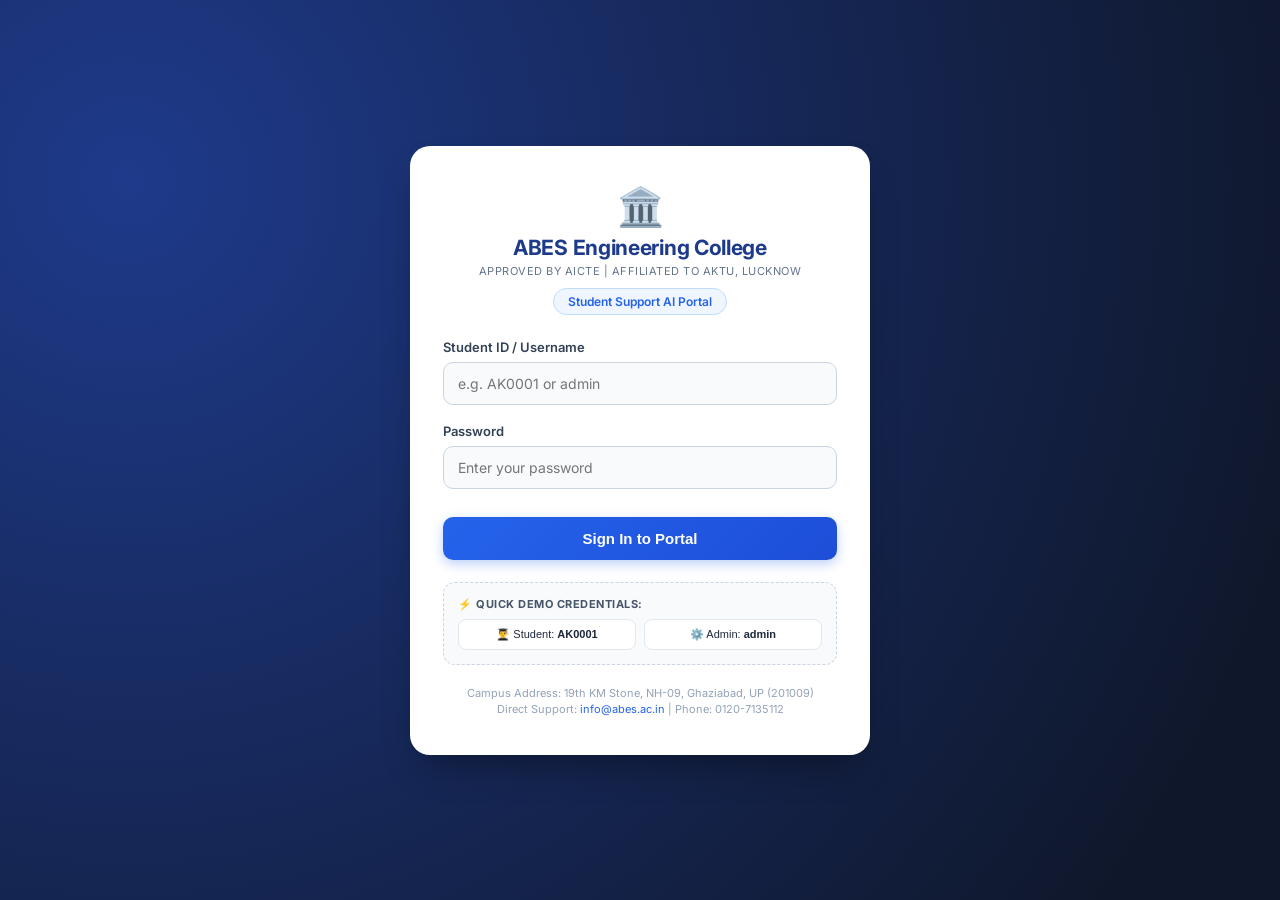
==== frontend/dashboard.html @ beacaef7 "Initial commit - ABES Student Support AI Portal" ====
<!DOCTYPE html>
<html lang="en">
<head>
    <meta charset="UTF-8">
    <meta name="viewport" content="width=device-width, initial-scale=1.0">
    <title>ABES Student Support AI Portal | Dashboard</title>
    <link rel="stylesheet" href="dashboard.css">
    <link rel="preconnect" href="https://fonts.googleapis.com">
    <link rel="preconnect" href="https://fonts.gstatic.com" crossorigin>
    <link href="https://fonts.googleapis.com/css2?family=Inter:wght@300;400;500;600;700&display=swap" rel="stylesheet">
</head>

<body class="theme-light">

    <!-- Top Navigation Bar -->
    <header class="navbar">
        <div class="nav-brand">
            <div class="brand-logo">🎓</div>
            <div class="brand-text">
                <span class="brand-title">ABES Student Support AI</span>
                <span class="brand-sub">ABES Engineering College, Ghaziabad</span>
            </div>
        </div>

        <nav class="nav-links">
            <button class="nav-btn active" onclick="scrollToTop()">
                <span>🏠 Home</span>
            </button>
            <button class="nav-btn" onclick="openModal('profileModal')">
                <span>👤 Profile</span>
            </button>
            <button class="theme-toggle-btn" id="themeToggleBtn" onclick="toggleTheme()" title="Toggle Light/Dark Theme">
                <span id="themeIcon">🌙</span>
            </button>
            <button class="nav-btn logout-btn" id="logoutBtn" onclick="handleLogout()" title="Sign out of portal">
                <span>🚪 Logout</span>
            </button>
        </nav>
    </header>

    <!-- Main Container -->
    <main class="dashboard-container">

        <!-- Welcome Banner -->
        <section class="welcome-card">
            <div class="welcome-content">
                <div class="welcome-badge">ABESEC Student Portal • AKTU Affiliated</div>
                <h1 id="welcomeHeading">👋 Welcome back, Student!</h1>
                <p class="welcome-sub">How can I help you today?</p>
                <div class="student-meta-bar" id="studentMetaBar">
                    <span class="meta-pill" id="metaStudentId">ID: Loading...</span>
                    <span class="meta-pill" id="metaCourse">Course: Loading...</span>
                    <span class="meta-pill" id="metaBranch">Branch: Loading...</span>
                    <span class="meta-pill" id="metaSemester">Sem: Loading...</span>
                    <span class="meta-pill" id="metaSection">Sec: Loading...</span>
                </div>
            </div>
        </section>

        <!-- 4 Quick-Action Student Service Cards -->
        <section class="services-grid">
            <!-- 1. Attendance Card -->
            <div class="service-card" onclick="openModal('attendanceModal')" tabindex="0">
                <div class="card-icon att-icon">📊</div>
                <div class="card-info">
                    <h3>Attendance</h3>
                    <div class="card-metric" id="cardAttendanceMetric">--%</div>
                    <div class="card-progress-bar">
                        <div class="card-progress-fill" id="cardAttendanceFill" style="width: 0%;"></div>
                    </div>
                    <p class="card-status" id="cardAttendanceStatus">Calculating attendance...</p>
                </div>
                <span class="card-arrow">➔</span>
            </div>

            <!-- 2. Subjects Card -->
            <div class="service-card" onclick="openModal('subjectsModal')" tabindex="0">
                <div class="card-icon sub-icon">📚</div>
                <div class="card-info">
                    <h3>Subjects</h3>
                    <div class="card-metric" id="cardSubjectsMetric">--</div>
                    <p class="card-status" id="cardSubjectsStatus">Registered Coursework</p>
                </div>
                <span class="card-arrow">➔</span>
            </div>

            <!-- 3. Exams Card -->
            <div class="service-card" onclick="openModal('examsModal')" tabindex="0">
                <div class="card-icon exam-icon">📝</div>
                <div class="card-info">
                    <h3>Exams</h3>
                    <div class="card-metric" id="cardExamsMetric">Upcoming</div>
                    <p class="card-status" id="cardExamsStatus">Check exam timetable</p>
                </div>
                <span class="card-arrow">➔</span>
            </div>

            <!-- 4. Notices Card -->
            <div class="service-card" onclick="openModal('noticesModal')" tabindex="0">
                <div class="card-icon notice-icon">📢</div>
                <div class="card-info">
                    <h3>Notices</h3>
                    <div class="card-metric" id="cardNoticesMetric">Circulars</div>
                    <p class="card-status" id="cardNoticesStatus">Official ABES updates</p>
                </div>
                <span class="card-arrow">➔</span>
            </div>
        </section>

        <!-- AI Student Assistant Section -->
        <section class="assistant-section">
            <div class="assistant-header">
                <div class="assistant-title">
                    <span class="assistant-icon">🤖</span>
                    <div>
                        <h2>AI Student Assistant</h2>
                        <span class="online-indicator">🟢 Online • ABES Knowledge & Gemini AI</span>
                    </div>
                </div>
                <div class="assistant-actions">
                    <button class="clear-chat-btn" id="clearChatBtn" onclick="clearConversation()" title="Clear Chat History">
                        🗑️ Clear Chat
                    </button>
                </div>
            </div>

            <!-- Chat Messages Box -->
            <div class="chat-container-box" id="chatBox">
                <div class="message bot-message">
                    <div class="message-bubble">
                        <div class="message-header">🤖 ABES Support Assistant</div>
                        <div class="message-text">
                            Hello! 👋 How can I help you today?<br><br>
                            You can ask me anything about ABES Engineering College (courses, scholarships, hostel, library) or your personalized academic records (attendance, upcoming exams, registered subjects).
                        </div>
                    </div>
                </div>
            </div>

            <!-- Quick Questions Chips -->
            <div class="quick-questions-wrapper">
                <span class="quick-label">⚡ Quick Questions:</span>
                <div class="quick-chips">
                    <button type="button" class="chip-btn" onclick="sendQuickQuestion('What is my attendance?')">
                        📊 My Attendance
                    </button>
                    <button type="button" class="chip-btn" onclick="sendQuickQuestion('When is my next exam?')">
                        📅 My Exams
                    </button>
                    <button type="button" class="chip-btn" onclick="sendQuickQuestion('What B.Tech courses are offered at ABES?')">
                        🏛️ ABES Courses
                    </button>
                    <button type="button" class="chip-btn" onclick="sendQuickQuestion('Where can I find scholarship notifications?')">
                        💰 Scholarships
                    </button>
                    <button type="button" class="chip-btn" onclick="sendQuickQuestion('What subjects do I have?')">
                        📚 My Subjects
                    </button>
                    <button type="button" class="chip-btn" onclick="sendQuickQuestion('Show my profile.')">
                        👤 My Profile
                    </button>
                </div>
            </div>

            <!-- Input Bar -->
            <div class="chat-input-bar">
                <input
                    type="text"
                    id="userInput"
                    placeholder="Ask anything about ABES or your student records..."
                    autocomplete="off"
                >
                <button id="sendBtn" onclick="handleSendClick()">
                    <span>Send ➤</span>
                </button>
            </div>
        </section>

    </main>

    <!-- Footer -->
    <footer class="dashboard-footer">
        <div class="footer-badges">
            <span class="f-badge">📚 ABES Knowledge Base</span>
            <span class="f-badge">🧠 Gemini & MiniLM AI</span>
            <span class="f-badge">🔐 Secure Student MySQL</span>
        </div>
        <p class="copyright">ABES Engineering College • 19th KM Stone, NH-09, Ghaziabad, UP (201009) • info@abes.ac.in</p>
    </footer>

    <!-- ========================================================= -->
    <!-- MODALS FOR DETAILED VIEWS (ATTENDANCE, EXAMS, SUBJECTS, NOTICES, PROFILE) -->
    <!-- ========================================================= -->

    <!-- 1. Attendance Modal -->
    <div class="modal-overlay" id="attendanceModal" onclick="closeOnBackdrop(event, 'attendanceModal')">
        <div class="modal-card">
            <div class="modal-header">
                <h3>📊 Academic Attendance Record</h3>
                <button class="modal-close" onclick="closeModal('attendanceModal')">×</button>
            </div>
            <div class="modal-body" id="attendanceModalBody">
                <div class="modal-spinner">Loading attendance records from MySQL...</div>
            </div>
        </div>
    </div>

    <!-- 2. Subjects Modal -->
    <div class="modal-overlay" id="subjectsModal" onclick="closeOnBackdrop(event, 'subjectsModal')">
        <div class="modal-card">
            <div class="modal-header">
                <h3>📚 Registered Subjects</h3>
                <button class="modal-close" onclick="closeModal('subjectsModal')">×</button>
            </div>
            <div class="modal-body" id="subjectsModalBody">
                <div class="modal-spinner">Loading enrolled subjects...</div>
            </div>
        </div>
    </div>

    <!-- 3. Exams Modal -->
    <div class="modal-overlay" id="examsModal" onclick="closeOnBackdrop(event, 'examsModal')">
        <div class="modal-card">
            <div class="modal-header">
                <h3>📝 Upcoming Examination Timetable</h3>
                <button class="modal-close" onclick="closeModal('examsModal')">×</button>
            </div>
            <div class="modal-body" id="examsModalBody">
                <div class="modal-spinner">Loading examination schedule...</div>
            </div>
        </div>
    </div>

    <!-- 4. Notices Modal -->
    <div class="modal-overlay" id="noticesModal" onclick="closeOnBackdrop(event, 'noticesModal')">
        <div class="modal-card">
            <div class="modal-header">
                <h3>📢 Official Circulars & Notices</h3>
                <button class="modal-close" onclick="closeModal('noticesModal')">×</button>
            </div>
            <div class="modal-body" id="noticesModalBody">
                <div class="modal-spinner">Loading notices...</div>
            </div>
        </div>
    </div>

    <!-- 5. Profile Modal -->
    <div class="modal-overlay" id="profileModal" onclick="closeOnBackdrop(event, 'profileModal')">
        <div class="modal-card">
            <div class="modal-header">
                <h3>👤 Student Academic Profile</h3>
                <button class="modal-close" onclick="closeModal('profileModal')">×</button>
            </div>
            <div class="modal-body" id="profileModalBody">
                <div class="modal-spinner">Loading student profile...</div>
            </div>
        </div>
    </div>

    <!-- Inline Fail-Safe Handlers (Bypasses Browser Caching of external files) -->
    <script>
        function handleLogout() {
            const btn = document.getElementById("logoutBtn");
            if (btn) btn.innerHTML = "<span>⏳ Logging out...</span>";
            try {
                localStorage.removeItem("abes_token");
                localStorage.removeItem("abes_role");
                localStorage.removeItem("abes_user");
                sessionStorage.clear();
                fetch("http://127.0.0.1:8000/logout", { method: "POST" }).catch(function(){});
            } catch (e) {
                console.warn(e);
            }
            setTimeout(function() {
                window.location.replace("login.html");
            }, 150);
        }

        function clearConversation() {
            const btn = document.getElementById("clearChatBtn");
            if (btn) {
                const orig = btn.innerHTML;
                btn.innerHTML = "<span>✓ Cleared</span>";
                setTimeout(function() { btn.innerHTML = orig; }, 1500);
            }
            const chatBox = document.getElementById("chatBox");
            if (chatBox) {
                chatBox.innerHTML = `
                    <div class="message bot-message">
                        <div class="message-bubble">
                            <div class="message-header">🤖 ABES Support Assistant</div>
                            <div class="message-text">
                                Chat history cleared! 👋<br><br>
                                How can I help you? You can ask about ABES or your attendance, subjects, and exams.
                            </div>
                        </div>
                    </div>
                `;
            }
            const token = localStorage.getItem("abes_token");
            if (token) {
                fetch("http://127.0.0.1:8000/chat/history", {
                    method: "DELETE",
                    headers: { "Authorization": "Bearer " + token }
                }).catch(function(err) { console.warn(err); });
            }
        }
    </script>

    <script src="dashboard.js?v=2.5"></script>

</body>
</html>
---- frontend/dashboard.css ----
/* =========================================================
   ABES Student Support AI Portal - Dashboard Stylesheet
   Supports Light & Dark Modes with High-Performance CSS Variables
   ========================================================= */

:root {
    --bg-page: #f8fafc;
    --bg-surface: #ffffff;
    --bg-surface-alt: #f1f5f9;
    --border-color: #e2e8f0;
    --text-primary: #0f172a;
    --text-secondary: #475569;
    --text-muted: #94a3b8;
    --primary: #2563eb;
    --primary-hover: #1d4ed8;
    --primary-soft: #eff6ff;
    --primary-border: #bfdbfe;
    --card-shadow: 0 4px 6px -1px rgba(0, 0, 0, 0.05), 0 2px 4px -2px rgba(0, 0, 0, 0.05);
    --hover-shadow: 0 10px 15px -3px rgba(0, 0, 0, 0.08), 0 4px 6px -4px rgba(0, 0, 0, 0.05);
    --bot-bubble: #f1f5f9;
    --bot-text: #0f172a;
    --user-bubble: #2563eb;
    --user-text: #ffffff;
    --success: #16a34a;
    --success-soft: #f0fdf4;
    --warning: #eab308;
    --warning-soft: #fefce8;
}

body.theme-dark {
    --bg-page: #0b0f19;
    --bg-surface: #111827;
    --bg-surface-alt: #1f2937;
    --border-color: #374151;
    --text-primary: #f9fafb;
    --text-secondary: #cbd5e1;
    --text-muted: #64748b;
    --primary: #3b82f6;
    --primary-hover: #2563eb;
    --primary-soft: #1e293b;
    --primary-border: #1d4ed8;
    --card-shadow: 0 4px 6px -1px rgba(0, 0, 0, 0.3);
    --hover-shadow: 0 10px 20px -3px rgba(0, 0, 0, 0.5);
    --bot-bubble: #1f2937;
    --bot-text: #f9fafb;
    --user-bubble: #3b82f6;
    --user-text: #ffffff;
    --success: #22c55e;
    --success-soft: #052e16;
    --warning: #facc15;
    --warning-soft: #422006;
}

* {
    margin: 0;
    padding: 0;
    box-sizing: border-box;
    transition: background-color 0.2s ease, border-color 0.2s ease, color 0.2s ease;
}

body {
    font-family: 'Inter', -apple-system, BlinkMacSystemFont, "Segoe UI", Roboto, sans-serif;
    background-color: var(--bg-page);
    color: var(--text-primary);
    min-height: 100vh;
    display: flex;
    flex-direction: column;
}

/* =========================================================
   TOP NAVBAR
   ========================================================= */

.navbar {
    background-color: var(--bg-surface);
    border-bottom: 1px solid var(--border-color);
    padding: 14px 28px;
    display: flex;
    justify-content: space-between;
    align-items: center;
    position: sticky;
    top: 0;
    z-index: 50;
    box-shadow: var(--card-shadow);
}

.nav-brand {
    display: flex;
    align-items: center;
    gap: 12px;
}

.brand-logo {
    font-size: 28px;
}

.brand-title {
    font-size: 17px;
    font-weight: 700;
    color: var(--primary);
    display: block;
    letter-spacing: -0.2px;
}

.brand-sub {
    font-size: 11px;
    color: var(--text-muted);
    display: block;
    margin-top: 1px;
}

.nav-links {
    display: flex;
    align-items: center;
    gap: 10px;
}

.nav-btn {
    background: transparent;
    border: 1px solid transparent;
    color: var(--text-secondary);
    padding: 8px 14px;
    border-radius: 8px;
    font-size: 13px;
    font-weight: 600;
    cursor: pointer;
}

.nav-btn:hover {
    background: var(--bg-surface-alt);
    color: var(--text-primary);
}

.nav-btn.active {
    background: var(--primary-soft);
    color: var(--primary);
    border-color: var(--primary-border);
}

.theme-toggle-btn {
    background: var(--bg-surface-alt);
    border: 1px solid var(--border-color);
    width: 36px;
    height: 36px;
    border-radius: 8px;
    display: flex;
    align-items: center;
    justify-content: center;
    font-size: 16px;
    cursor: pointer;
}

.logout-btn {
    border-color: #fecaca;
    color: #dc2626;
    background: #fef2f2;
}

body.theme-dark .logout-btn {
    background: #450a0a;
    border-color: #7f1d1d;
    color: #f87171;
}

.logout-btn:hover {
    background: #fee2e2;
}

/* =========================================================
   DASHBOARD MAIN CONTAINER
   ========================================================= */

.dashboard-container {
    max-width: 1100px;
    width: 100%;
    margin: 24px auto;
    padding: 0 20px;
    flex: 1;
}

/* =========================================================
   WELCOME HERO BANNER
   ========================================================= */

.welcome-card {
    background: linear-gradient(135deg, #1e3a8a, #2563eb);
    color: #ffffff;
    border-radius: 16px;
    padding: 26px 30px;
    box-shadow: 0 10px 25px -5px rgba(37, 99, 235, 0.35);
    margin-bottom: 24px;
}

.welcome-badge {
    display: inline-block;
    background: rgba(255, 255, 255, 0.18);
    font-size: 11px;
    font-weight: 600;
    padding: 4px 12px;
    border-radius: 20px;
    margin-bottom: 8px;
    letter-spacing: 0.3px;
    text-transform: uppercase;
}

.welcome-card h1 {
    font-size: 24px;
    font-weight: 700;
    margin-bottom: 6px;
    letter-spacing: -0.3px;
}

.welcome-sub {
    font-size: 14px;
    opacity: 0.9;
    margin-bottom: 16px;
}

.student-meta-bar {
    display: flex;
    flex-wrap: wrap;
    gap: 8px;
}

.meta-pill {
    background: rgba(255, 255, 255, 0.15);
    padding: 5px 12px;
    border-radius: 8px;
    font-size: 12px;
    font-weight: 500;
    backdrop-filter: blur(4px);
}

/* =========================================================
   SERVICES GRID (4 CARDS)
   ========================================================= */

.services-grid {
    display: grid;
    grid-template-columns: repeat(4, 1fr);
    gap: 16px;
    margin-bottom: 24px;
}

.service-card {
    background: var(--bg-surface);
    border: 1px solid var(--border-color);
    border-radius: 14px;
    padding: 18px;
    display: flex;
    align-items: center;
    gap: 14px;
    cursor: pointer;
    box-shadow: var(--card-shadow);
    position: relative;
}

.service-card:hover {
    transform: translateY(-2px);
    box-shadow: var(--hover-shadow);
    border-color: var(--primary);
}

.card-icon {
    font-size: 26px;
    width: 48px;
    height: 48px;
    border-radius: 12px;
    display: flex;
    align-items: center;
    justify-content: center;
    flex-shrink: 0;
}

.att-icon { background: #e0f2fe; }
.sub-icon { background: #fef3c7; }
.exam-icon { background: #fee2e2; }
.notice-icon { background: #dcfce7; }

body.theme-dark .att-icon { background: #082f49; }
body.theme-dark .sub-icon { background: #451a03; }
body.theme-dark .exam-icon { background: #450a0a; }
body.theme-dark .notice-icon { background: #052e16; }

.card-info {
    flex: 1;
}

.card-info h3 {
    font-size: 14px;
    font-weight: 600;
    color: var(--text-primary);
    margin-bottom: 2px;
}

.card-metric {
    font-size: 17px;
    font-weight: 700;
    color: var(--primary);
    margin-bottom: 4px;
}

.card-progress-bar {
    width: 100%;
    height: 5px;
    background: var(--border-color);
    border-radius: 4px;
    overflow: hidden;
    margin-bottom: 4px;
}

.card-progress-fill {
    height: 100%;
    background: var(--success);
    border-radius: 4px;
    transition: width 0.6s ease;
}

.card-status {
    font-size: 11px;
    color: var(--text-muted);
}

.card-arrow {
    color: var(--text-muted);
    font-size: 14px;
}

/* =========================================================
   EMBEDDED AI ASSISTANT SECTION
   ========================================================= */

.assistant-section {
    background: var(--bg-surface);
    border: 1px solid var(--border-color);
    border-radius: 16px;
    box-shadow: var(--card-shadow);
    display: flex;
    flex-direction: column;
    overflow: hidden;
}

.assistant-header {
    padding: 16px 22px;
    border-bottom: 1px solid var(--border-color);
    display: flex;
    justify-content: space-between;
    align-items: center;
    background: var(--bg-surface-alt);
}

.assistant-title {
    display: flex;
    align-items: center;
    gap: 12px;
}

.assistant-icon {
    font-size: 26px;
}

.assistant-title h2 {
    font-size: 16px;
    font-weight: 700;
    color: var(--text-primary);
}

.online-indicator {
    font-size: 11px;
    color: var(--success);
    font-weight: 600;
}

.clear-chat-btn {
    background: transparent;
    border: 1px solid var(--border-color);
    color: var(--text-secondary);
    padding: 6px 12px;
    border-radius: 6px;
    font-size: 12px;
    font-weight: 500;
    cursor: pointer;
}

.clear-chat-btn:hover {
    background: var(--bg-surface);
    color: #dc2626;
    border-color: #fca5a5;
}

/* CHAT BOX */
.chat-container-box {
    height: 380px;
    overflow-y: auto;
    padding: 20px;
    display: flex;
    flex-direction: column;
    gap: 16px;
}

.message {
    display: flex;
    flex-direction: column;
    max-width: 80%;
    animation: fadeIn 0.25s ease-out;
}

@keyframes fadeIn {
    from { opacity: 0; transform: translateY(6px); }
    to { opacity: 1; transform: translateY(0); }
}

.bot-message {
    align-self: flex-start;
}

.user-message {
    align-self: flex-end;
}

.message-bubble {
    padding: 14px 16px;
    border-radius: 14px;
    font-size: 14px;
    line-height: 1.5;
    word-break: break-word;
}

.bot-message .message-bubble {
    background: var(--bot-bubble);
    color: var(--bot-text);
    border-bottom-left-radius: 3px;
    border: 1px solid var(--border-color);
}

.user-message .message-bubble {
    background: var(--user-bubble);
    color: var(--user-text);
    border-bottom-right-radius: 3px;
}

.message-header {
    font-size: 11px;
    font-weight: 600;
    margin-bottom: 6px;
    color: var(--primary);
}

body.theme-dark .message-header {
    color: #93c5fd;
}

.user-message .message-header {
    display: none;
}

.source-badge {
    display: inline-flex;
    align-items: center;
    gap: 6px;
    margin-top: 10px;
    font-size: 11px;
    font-weight: 500;
    background: rgba(37, 99, 235, 0.08);
    color: var(--primary);
    padding: 4px 10px;
    border-radius: 6px;
    border: 1px solid var(--primary-border);
}

.source-badge a {
    color: var(--primary);
    text-decoration: underline;
    font-weight: 600;
}

/* TYPING INDICATOR */
.typing-dots {
    display: inline-flex;
    gap: 5px;
    align-items: center;
    padding: 6px 10px;
}

.typing-dot {
    width: 6px;
    height: 6px;
    background: var(--text-muted);
    border-radius: 50%;
    animation: typingBounce 1.4s infinite ease-in-out both;
}

.typing-dot:nth-child(1) { animation-delay: -0.32s; }
.typing-dot:nth-child(2) { animation-delay: -0.16s; }

@keyframes typingBounce {
    0%, 80%, 100% { transform: scale(0); }
    40% { transform: scale(1); }
}

/* QUICK QUESTIONS */
.quick-questions-wrapper {
    padding: 12px 20px;
    border-top: 1px solid var(--border-color);
    background: var(--bg-surface-alt);
    display: flex;
    align-items: center;
    gap: 10px;
    overflow-x: auto;
}

.quick-label {
    font-size: 11px;
    font-weight: 700;
    color: var(--text-muted);
    text-transform: uppercase;
    white-space: nowrap;
}

.quick-chips {
    display: flex;
    gap: 8px;
}

.chip-btn {
    background: var(--bg-surface);
    border: 1px solid var(--border-color);
    color: var(--text-primary);
    padding: 6px 12px;
    border-radius: 20px;
    font-size: 12px;
    font-weight: 500;
    cursor: pointer;
    white-space: nowrap;
    transition: all 0.15s ease;
}

.chip-btn:hover {
    background: var(--primary-soft);
    border-color: var(--primary-border);
    color: var(--primary);
}

/* INPUT BAR */
.chat-input-bar {
    padding: 14px 20px;
    border-top: 1px solid var(--border-color);
    display: flex;
    gap: 12px;
    background: var(--bg-surface);
}

.chat-input-bar input {
    flex: 1;
    padding: 12px 16px;
    border: 1.5px solid var(--border-color);
    border-radius: 10px;
    font-size: 14px;
    font-family: inherit;
    background: var(--bg-page);
    color: var(--text-primary);
}

.chat-input-bar input:focus {
    outline: none;
    border-color: var(--primary);
    box-shadow: 0 0 0 3px rgba(37, 99, 235, 0.15);
}

.chat-input-bar button {
    background: var(--primary);
    color: white;
    border: none;
    padding: 12px 22px;
    border-radius: 10px;
    font-size: 14px;
    font-weight: 600;
    cursor: pointer;
    box-shadow: 0 2px 8px rgba(37, 99, 235, 0.3);
}

.chat-input-bar button:hover:not(:disabled) {
    background: var(--primary-hover);
}

.chat-input-bar button:disabled {
    opacity: 0.6;
    cursor: not-allowed;
}

/* =========================================================
   FOOTER
   ========================================================= */

.dashboard-footer {
    padding: 24px 20px;
    text-align: center;
    border-top: 1px solid var(--border-color);
    background: var(--bg-surface);
    margin-top: 40px;
}

.footer-badges {
    display: flex;
    justify-content: center;
    gap: 14px;
    margin-bottom: 10px;
    flex-wrap: wrap;
}

.f-badge {
    font-size: 11px;
    font-weight: 600;
    color: var(--text-secondary);
    background: var(--bg-surface-alt);
    padding: 4px 12px;
    border-radius: 20px;
    border: 1px solid var(--border-color);
}

.copyright {
    font-size: 11px;
    color: var(--text-muted);
}

/* =========================================================
   MODAL DIALOGS
   ========================================================= */

.modal-overlay {
    display: none;
    position: fixed;
    top: 0;
    left: 0;
    right: 0;
    bottom: 0;
    background: rgba(0, 0, 0, 0.5);
    z-index: 100;
    align-items: center;
    justify-content: center;
    padding: 20px;
    backdrop-filter: blur(3px);
}

.modal-overlay.active {
    display: flex;
    animation: fadeIn 0.2s ease-out;
}

.modal-card {
    background: var(--bg-surface);
    width: 100%;
    max-width: 650px;
    max-height: 85vh;
    border-radius: 16px;
    box-shadow: 0 20px 25px -5px rgba(0, 0, 0, 0.3);
    border: 1px solid var(--border-color);
    display: flex;
    flex-direction: column;
    overflow: hidden;
}

.modal-header {
    padding: 16px 22px;
    border-bottom: 1px solid var(--border-color);
    display: flex;
    justify-content: space-between;
    align-items: center;
    background: var(--bg-surface-alt);
}

.modal-header h3 {
    font-size: 16px;
    font-weight: 700;
    color: var(--text-primary);
}

.modal-close {
    background: transparent;
    border: none;
    font-size: 22px;
    color: var(--text-muted);
    cursor: pointer;
}

.modal-close:hover {
    color: var(--text-primary);
}

.modal-body {
    padding: 22px;
    overflow-y: auto;
    font-size: 14px;
    color: var(--text-primary);
}

.modal-spinner {
    text-align: center;
    padding: 30px;
    color: var(--text-muted);
}

/* MODAL INTERNAL COMPONENTS */
.att-meter-box {
    background: var(--bg-surface-alt);
    padding: 18px;
    border-radius: 12px;
    border: 1px solid var(--border-color);
    margin-bottom: 20px;
    display: flex;
    justify-content: space-between;
    align-items: center;
}

.att-meter-score {
    font-size: 28px;
    font-weight: 800;
    color: var(--primary);
}

.att-meter-pill {
    padding: 4px 12px;
    border-radius: 20px;
    font-size: 12px;
    font-weight: 600;
}

.att-sub-item {
    background: var(--bg-surface);
    border: 1px solid var(--border-color);
    padding: 14px;
    border-radius: 10px;
    margin-bottom: 12px;
}

.att-sub-header {
    display: flex;
    justify-content: space-between;
    font-weight: 600;
    margin-bottom: 6px;
}

.exam-item-card {
    background: var(--bg-surface-alt);
    border: 1px solid var(--border-color);
    border-left: 4px solid var(--primary);
    padding: 14px;
    border-radius: 10px;
    margin-bottom: 12px;
}

.notice-item-card {
    background: var(--bg-surface-alt);
    border: 1px solid var(--border-color);
    padding: 14px;
    border-radius: 10px;
    margin-bottom: 12px;
}

.notice-cat-badge {
    display: inline-block;
    font-size: 11px;
    font-weight: 600;
    padding: 2px 8px;
    border-radius: 6px;
    background: var(--primary-soft);
    color: var(--primary);
    margin-bottom: 6px;
}

/* RESPONSIVE DESIGN */
@media (max-width: 900px) {
    .services-grid {
        grid-template-columns: repeat(2, 1fr);
    }
}

@media (max-width: 600px) {
    .services-grid {
        grid-template-columns: 1fr;
    }
    .navbar {
        flex-direction: column;
        gap: 10px;
        align-items: flex-start;
    }
    .nav-links {
        width: 100%;
        justify-content: space-between;
    }
    .message {
        max-width: 92%;
    }
}
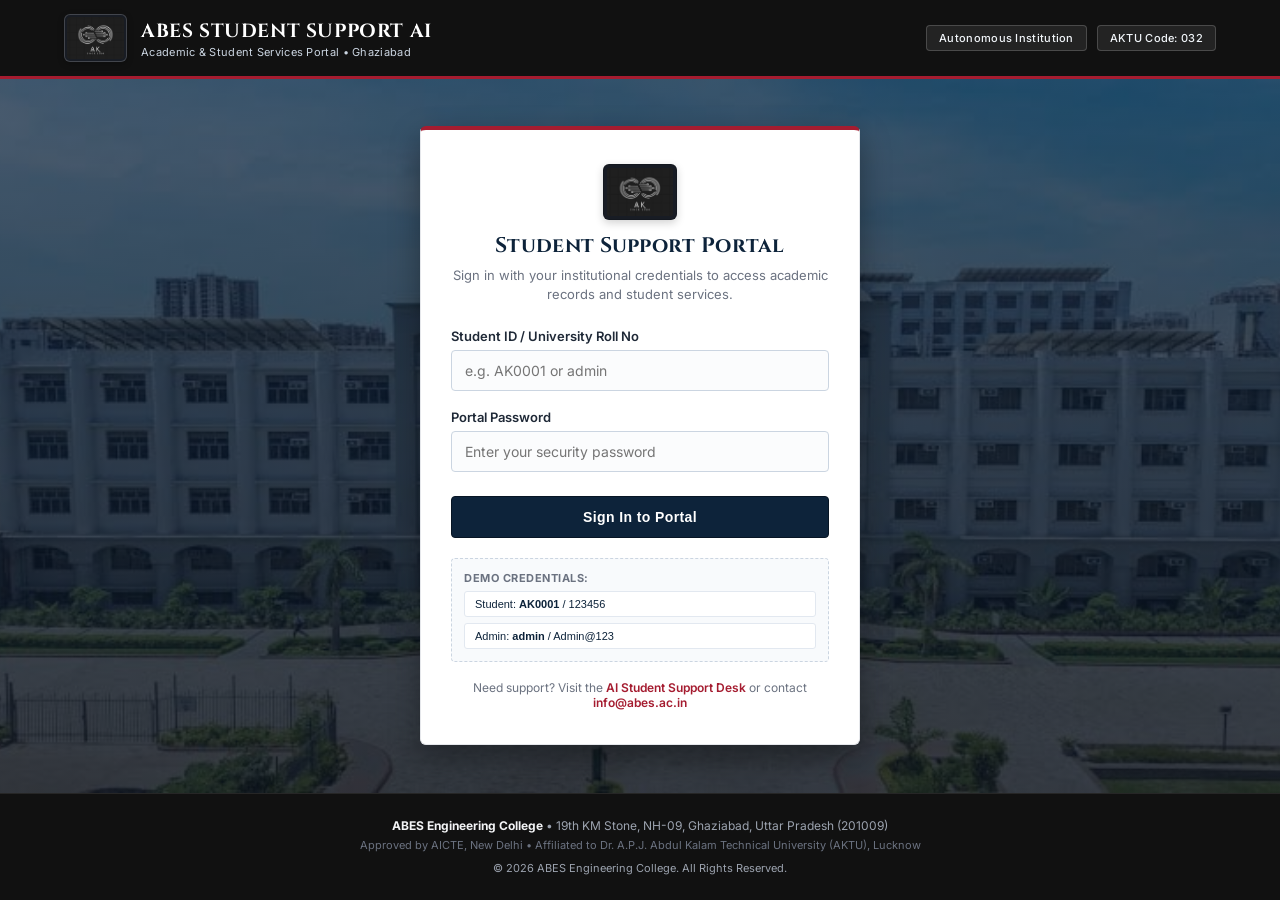
==== commit a1d1f5c0: "Update ABES student portal frontend" ====
--- a/frontend/dashboard.html
+++ b/frontend/dashboard.html
@@ -3,189 +3,308 @@
 <head>
     <meta charset="UTF-8">
     <meta name="viewport" content="width=device-width, initial-scale=1.0">
-    <title>ABES Student Support AI Portal | Dashboard</title>
+    <title>Student Dashboard | ABES Engineering College</title>
     <link rel="stylesheet" href="dashboard.css">
     <link rel="preconnect" href="https://fonts.googleapis.com">
     <link rel="preconnect" href="https://fonts.gstatic.com" crossorigin>
-    <link href="https://fonts.googleapis.com/css2?family=Inter:wght@300;400;500;600;700&display=swap" rel="stylesheet">
+    <link href="https://fonts.googleapis.com/css2?family=Cinzel:wght@600;700;800&family=Inter:wght@300;400;500;600;700&display=swap" rel="stylesheet">
 </head>
-
 <body class="theme-light">
 
-    <!-- Top Navigation Bar -->
-    <header class="navbar">
-        <div class="nav-brand">
-            <div class="brand-logo">🎓</div>
-            <div class="brand-text">
-                <span class="brand-title">ABES Student Support AI</span>
-                <span class="brand-sub">ABES Engineering College, Ghaziabad</span>
-            </div>
-        </div>
-
-        <nav class="nav-links">
-            <button class="nav-btn active" onclick="scrollToTop()">
-                <span>🏠 Home</span>
+    <!-- Top Black College Header (ABES Style) -->
+    <header class="top-nav-bar" id="mainHeader">
+        <div class="nav-container">
+            
+            <!-- Branding -->
+            <a href="dashboard.html" class="nav-brand">
+                <img src="assets/ak-logo.png" alt="AK Logo" class="brand-logo-img" onerror="this.style.display='none'; this.nextElementSibling.style.display='inline';">
+                <span class="brand-logo-fallback" style="display:none;">🎓</span>
+                <div class="brand-headings">
+                    <span class="brand-title">ABES STUDENT SUPPORT AI</span>
+                    <span class="brand-subtitle">Academic & Student Services Portal • Autonomous</span>
+                </div>
+            </a>
+
+            <!-- Mobile Hamburger Toggle -->
+            <button class="nav-toggle" id="navToggleBtn" aria-label="Toggle navigation" onclick="toggleMobileNav()">
+                <span class="bar"></span>
+                <span class="bar"></span>
+                <span class="bar"></span>
             </button>
-            <button class="nav-btn" onclick="openModal('profileModal')">
-                <span>👤 Profile</span>
-            </button>
-            <button class="theme-toggle-btn" id="themeToggleBtn" onclick="toggleTheme()" title="Toggle Light/Dark Theme">
-                <span id="themeIcon">🌙</span>
-            </button>
-            <button class="nav-btn logout-btn" id="logoutBtn" onclick="handleLogout()" title="Sign out of portal">
-                <span>🚪 Logout</span>
-            </button>
-        </nav>
+
+            <!-- Main Navigation Links -->
+            <nav class="nav-menu" id="navMenu">
+                <ul class="nav-list">
+                    <li><a href="dashboard.html" class="nav-item active">Home</a></li>
+                    <li><a href="#academics" class="nav-item">Academics</a></li>
+                    <li><a href="#services" class="nav-item">Student Services</a></li>
+                    <li><a href="ai-support.html" class="nav-item nav-highlight">AI Support</a></li>
+                    <li><a href="#resources" class="nav-item">Resources</a></li>
+                </ul>
+
+                <div class="nav-user-actions">
+                    <a href="profile.html" class="action-btn" title="View Profile">
+                        <span>👤 Profile</span>
+                    </a>
+                    <button class="theme-toggle" id="themeToggleBtn" onclick="toggleTheme()" title="Toggle Light/Dark Theme">
+                        <span id="themeIcon">🌙</span>
+                    </button>
+                    <button class="action-btn btn-logout" id="logoutBtn" onclick="handleLogout()" title="Sign out">
+                        <span>🚪 Logout</span>
+                    </button>
+                </div>
+            </nav>
+
+        </div>
     </header>
 
-    <!-- Main Container -->
-    <main class="dashboard-container">
-
-        <!-- Welcome Banner -->
-        <section class="welcome-card">
-            <div class="welcome-content">
-                <div class="welcome-badge">ABESEC Student Portal • AKTU Affiliated</div>
-                <h1 id="welcomeHeading">👋 Welcome back, Student!</h1>
-                <p class="welcome-sub">How can I help you today?</p>
-                <div class="student-meta-bar" id="studentMetaBar">
-                    <span class="meta-pill" id="metaStudentId">ID: Loading...</span>
-                    <span class="meta-pill" id="metaCourse">Course: Loading...</span>
-                    <span class="meta-pill" id="metaBranch">Branch: Loading...</span>
-                    <span class="meta-pill" id="metaSemester">Sem: Loading...</span>
-                    <span class="meta-pill" id="metaSection">Sec: Loading...</span>
+    <!-- Institutional Marquee Ticker (Like Official ABES Website) -->
+    <div class="institutional-ticker">
+        <div class="ticker-content">
+            <span class="ticker-badge">ACADEMIC NOTICE:</span>
+            <span class="ticker-text">Welcome to ABES Student Support Portal • Odd Semester Academic Sessions in Progress • For Academic Inquiries & Student Services, consult the AI Support Desk • Autonomous Institution Affiliated to AKTU, Lucknow (College Code 032)</span>
+        </div>
+    </div>
+
+    <!-- Large Campus Hero Section (Official ABES Style) -->
+    <section class="campus-hero-section">
+        <div class="campus-hero-overlay"></div>
+        <div class="campus-hero-content">
+            <div class="hero-badge">Autonomous Institution • AKTU Code 032 • NAAC 'A' Grade</div>
+            <h1 class="hero-college-name">ABES Engineering College</h1>
+            <p class="hero-location">19th KM Stone, NH-09, Ghaziabad, Uttar Pradesh (201009)</p>
+            <div class="hero-divider"></div>
+            <h2 id="welcomeHeading" class="hero-welcome">Welcome to ABES Student Support Portal</h2>
+            <p class="hero-description">
+                Access your personalized academic records, semester attendance, enrolled coursework, upcoming examination timetables, and AI-powered student assistance.
+            </p>
+        </div>
+    </section>
+
+    <!-- Main Dashboard Container -->
+    <main class="dashboard-main-container">
+
+        <!-- 1. Student Identity Dossier Panel -->
+        <section class="student-identity-panel">
+            <div class="panel-ribbon">
+                <span class="ribbon-title">OFFICIAL STUDENT RECORD</span>
+                <span class="ribbon-status">Status: <strong>Active Enrolled</strong></span>
+            </div>
+            
+            <div class="identity-grid" id="studentMetaBar">
+                <div class="identity-item">
+                    <span class="item-label">Student ID / Roll No</span>
+                    <strong class="item-value" id="metaStudentId">Loading ID...</strong>
+                </div>
+                <div class="identity-item">
+                    <span class="item-label">Academic Programme</span>
+                    <strong class="item-value" id="metaCourse">Loading Course...</strong>
+                </div>
+                <div class="identity-item">
+                    <span class="item-label">Department / Branch</span>
+                    <strong class="item-value" id="metaBranch">Loading Branch...</strong>
+                </div>
+                <div class="identity-item">
+                    <span class="item-label">Current Semester</span>
+                    <strong class="item-value" id="metaSemester">Sem --</strong>
+                </div>
+                <div class="identity-item">
+                    <span class="item-label">Academic Section</span>
+                    <strong class="item-value" id="metaSection">Sec --</strong>
+                </div>
+                <div class="identity-item">
+                    <span class="item-label">Affiliated University</span>
+                    <strong class="item-value">AKTU, Lucknow</strong>
                 </div>
             </div>
         </section>
 
-        <!-- 4 Quick-Action Student Service Cards -->
-        <section class="services-grid">
-            <!-- 1. Attendance Card -->
-            <div class="service-card" onclick="openModal('attendanceModal')" tabindex="0">
-                <div class="card-icon att-icon">📊</div>
-                <div class="card-info">
-                    <h3>Attendance</h3>
-                    <div class="card-metric" id="cardAttendanceMetric">--%</div>
-                    <div class="card-progress-bar">
-                        <div class="card-progress-fill" id="cardAttendanceFill" style="width: 0%;"></div>
-                    </div>
-                    <p class="card-status" id="cardAttendanceStatus">Calculating attendance...</p>
-                </div>
-                <span class="card-arrow">➔</span>
-            </div>
-
-            <!-- 2. Subjects Card -->
-            <div class="service-card" onclick="openModal('subjectsModal')" tabindex="0">
-                <div class="card-icon sub-icon">📚</div>
-                <div class="card-info">
-                    <h3>Subjects</h3>
-                    <div class="card-metric" id="cardSubjectsMetric">--</div>
-                    <p class="card-status" id="cardSubjectsStatus">Registered Coursework</p>
-                </div>
-                <span class="card-arrow">➔</span>
-            </div>
-
-            <!-- 3. Exams Card -->
-            <div class="service-card" onclick="openModal('examsModal')" tabindex="0">
-                <div class="card-icon exam-icon">📝</div>
-                <div class="card-info">
-                    <h3>Exams</h3>
-                    <div class="card-metric" id="cardExamsMetric">Upcoming</div>
-                    <p class="card-status" id="cardExamsStatus">Check exam timetable</p>
-                </div>
-                <span class="card-arrow">➔</span>
-            </div>
-
-            <!-- 4. Notices Card -->
-            <div class="service-card" onclick="openModal('noticesModal')" tabindex="0">
-                <div class="card-icon notice-icon">📢</div>
-                <div class="card-info">
-                    <h3>Notices</h3>
-                    <div class="card-metric" id="cardNoticesMetric">Circulars</div>
-                    <p class="card-status" id="cardNoticesStatus">Official ABES updates</p>
-                </div>
-                <span class="card-arrow">➔</span>
+        <!-- 2. Academic Overview Grid (4 Academic Panels) -->
+        <section class="academic-section" id="academics">
+            <div class="section-title-bar">
+                <h3>Academic Overview & Coursework</h3>
+                <span class="section-note">Click any panel for detailed breakdowns</span>
+            </div>
+
+            <div class="academic-grid">
+                <!-- Panel 1: Attendance -->
+                <div class="academic-card" onclick="openModal('attendanceModal')" tabindex="0" role="button" aria-label="View Attendance">
+                    <div class="card-top">
+                        <div class="card-icon-box icon-att">
+                            <img src="assets/icons/attendance.svg" alt="" class="card-svg" onerror="this.style.display='none'; this.nextElementSibling.style.display='inline';">
+                            <span class="icon-fallback" style="display:none;">📊</span>
+                        </div>
+                        <span class="card-type">ERP Record</span>
+                    </div>
+                    <h4 class="card-title">Attendance</h4>
+                    <div class="card-metric-val" id="cardAttendanceMetric">--%</div>
+                    <div class="card-progress">
+                        <div class="card-progress-bar" id="cardAttendanceFill" style="width: 0%;"></div>
+                    </div>
+                    <p class="card-detail-text" id="cardAttendanceStatus">Calculating attendance...</p>
+                    <div class="card-action-link">View Attendance Log ➔</div>
+                </div>
+
+                <!-- Panel 2: Subjects -->
+                <div class="academic-card" onclick="openModal('subjectsModal')" tabindex="0" role="button" aria-label="View Subjects">
+                    <div class="card-top">
+                        <div class="card-icon-box icon-sub">
+                            <img src="assets/icons/subjects.svg" alt="" class="card-svg" onerror="this.style.display='none'; this.nextElementSibling.style.display='inline';">
+                            <span class="icon-fallback" style="display:none;">📚</span>
+                        </div>
+                        <span class="card-type">Curriculum</span>
+                    </div>
+                    <h4 class="card-title">Subjects</h4>
+                    <div class="card-metric-val" id="cardSubjectsMetric">--</div>
+                    <p class="card-detail-text" id="cardSubjectsStatus">Registered Coursework</p>
+                    <div class="card-action-link">View Enrolled Subjects ➔</div>
+                </div>
+
+                <!-- Panel 3: Examinations -->
+                <div class="academic-card" onclick="openModal('examsModal')" tabindex="0" role="button" aria-label="View Examinations">
+                    <div class="card-top">
+                        <div class="card-icon-box icon-exam">
+                            <img src="assets/icons/exams.svg" alt="" class="card-svg" onerror="this.style.display='none'; this.nextElementSibling.style.display='inline';">
+                            <span class="icon-fallback" style="display:none;">📝</span>
+                        </div>
+                        <span class="card-type">Timetable</span>
+                    </div>
+                    <h4 class="card-title">Examinations</h4>
+                    <div class="card-metric-val" id="cardExamsMetric">Upcoming</div>
+                    <p class="card-detail-text" id="cardExamsStatus">Check exam timetable</p>
+                    <div class="card-action-link">View Exam Schedule ➔</div>
+                </div>
+
+                <!-- Panel 4: Notices & Circulars -->
+                <div class="academic-card" onclick="openModal('noticesModal')" tabindex="0" role="button" aria-label="View Notices">
+                    <div class="card-top">
+                        <div class="card-icon-box icon-notices">
+                            <img src="assets/icons/notices.svg" alt="" class="card-svg" onerror="this.style.display='none'; this.nextElementSibling.style.display='inline';">
+                            <span class="icon-fallback" style="display:none;">📢</span>
+                        </div>
+                        <span class="card-type">Official</span>
+                    </div>
+                    <h4 class="card-title">Notices</h4>
+                    <div class="card-metric-val" id="cardNoticesMetric">Circulars</div>
+                    <p class="card-detail-text" id="cardNoticesStatus">Official ABES updates</p>
+                    <div class="card-action-link">View College Circulars ➔</div>
+                </div>
             </div>
         </section>
 
-        <!-- AI Student Assistant Section -->
-        <section class="assistant-section">
-            <div class="assistant-header">
-                <div class="assistant-title">
-                    <span class="assistant-icon">🤖</span>
-                    <div>
-                        <h2>AI Student Assistant</h2>
-                        <span class="online-indicator">🟢 Online • ABES Knowledge & Gemini AI</span>
-                    </div>
-                </div>
-                <div class="assistant-actions">
-                    <button class="clear-chat-btn" id="clearChatBtn" onclick="clearConversation()" title="Clear Chat History">
-                        🗑️ Clear Chat
-                    </button>
-                </div>
-            </div>
-
-            <!-- Chat Messages Box -->
-            <div class="chat-container-box" id="chatBox">
-                <div class="message bot-message">
-                    <div class="message-bubble">
-                        <div class="message-header">🤖 ABES Support Assistant</div>
-                        <div class="message-text">
-                            Hello! 👋 How can I help you today?<br><br>
-                            You can ask me anything about ABES Engineering College (courses, scholarships, hostel, library) or your personalized academic records (attendance, upcoming exams, registered subjects).
-                        </div>
-                    </div>
-                </div>
-            </div>
-
-            <!-- Quick Questions Chips -->
-            <div class="quick-questions-wrapper">
-                <span class="quick-label">⚡ Quick Questions:</span>
-                <div class="quick-chips">
-                    <button type="button" class="chip-btn" onclick="sendQuickQuestion('What is my attendance?')">
-                        📊 My Attendance
-                    </button>
-                    <button type="button" class="chip-btn" onclick="sendQuickQuestion('When is my next exam?')">
-                        📅 My Exams
-                    </button>
-                    <button type="button" class="chip-btn" onclick="sendQuickQuestion('What B.Tech courses are offered at ABES?')">
-                        🏛️ ABES Courses
-                    </button>
-                    <button type="button" class="chip-btn" onclick="sendQuickQuestion('Where can I find scholarship notifications?')">
-                        💰 Scholarships
-                    </button>
-                    <button type="button" class="chip-btn" onclick="sendQuickQuestion('What subjects do I have?')">
-                        📚 My Subjects
-                    </button>
-                    <button type="button" class="chip-btn" onclick="sendQuickQuestion('Show my profile.')">
-                        👤 My Profile
-                    </button>
-                </div>
-            </div>
-
-            <!-- Input Bar -->
-            <div class="chat-input-bar">
-                <input
-                    type="text"
-                    id="userInput"
-                    placeholder="Ask anything about ABES or your student records..."
-                    autocomplete="off"
-                >
-                <button id="sendBtn" onclick="handleSendClick()">
-                    <span>Send ➤</span>
-                </button>
+        <!-- 3. AI Student Support Callout Banner (Dedicated Support Desk) -->
+        <section class="ai-support-callout-panel" id="services">
+            <div class="callout-inner">
+                <div class="callout-text">
+                    <span class="callout-tag">ACADEMIC & ADMISSIONS ASSISTANCE</span>
+                    <h3>ABES AI Student Support Desk</h3>
+                    <p>Have inquiries regarding college courses, fee structures, scholarship procedures, hostel accommodation, or academic criteria? The intelligent student support assistant provides verified institutional guidance.</p>
+                    <div class="callout-features">
+                        <span class="feature-item">✓ Instant ABES Knowledge Base Search</span>
+                        <span class="feature-item">✓ Personalized Attendance & Exam Inquiries</span>
+                        <span class="feature-item">✓ Official AKTU & AICTE Curriculum Guidelines</span>
+                    </div>
+                </div>
+                <div class="callout-action">
+                    <a href="ai-support.html" class="btn-launch-ai">
+                        <span>Consult AI Student Support ➔</span>
+                    </a>
+                </div>
             </div>
         </section>
 
+        <!-- 4. Institutional Resources Section -->
+        <section class="resources-section" id="resources">
+            <div class="section-title-bar">
+                <h3>Official College Links & Portals</h3>
+                <span class="section-note">Verified resources for students & faculty</span>
+            </div>
+
+            <div class="resources-grid">
+                <a href="https://www.abes.ac.in/" target="_blank" rel="noopener noreferrer" class="resource-panel">
+                    <div class="res-icon">
+                        <img src="assets/icons/website.svg" alt="" class="card-svg">
+                    </div>
+                    <div class="res-info">
+                        <h5>Official ABES Website</h5>
+                        <p>Explore college announcements, campus facilities, and directorate updates.</p>
+                    </div>
+                </a>
+
+                <a href="https://www.abes.ac.in/courses-offered.html" target="_blank" rel="noopener noreferrer" class="resource-panel">
+                    <div class="res-icon">
+                        <img src="assets/icons/courses.svg" alt="" class="card-svg">
+                    </div>
+                    <div class="res-info">
+                        <h5>Courses & Curriculum</h5>
+                        <p>Approved B.Tech, M.Tech, and MCA academic syllabi.</p>
+                    </div>
+                </a>
+
+                <a href="https://www.abes.ac.in/academic-calendar.html" target="_blank" rel="noopener noreferrer" class="resource-panel">
+                    <div class="res-icon">
+                        <img src="assets/icons/calendar.svg" alt="" class="card-svg">
+                    </div>
+                    <div class="res-info">
+                        <h5>Academic Calendar</h5>
+                        <p>Semester schedules, examination windows, and institutional holidays.</p>
+                    </div>
+                </a>
+
+                <a href="https://www.abes.ac.in/circulars.html" target="_blank" rel="noopener noreferrer" class="resource-panel">
+                    <div class="res-icon">
+                        <img src="assets/icons/circulars.svg" alt="" class="card-svg">
+                    </div>
+                    <div class="res-info">
+                        <h5>Notices & Circulars</h5>
+                        <p>Official notifications, scholarship updates, and administrative orders.</p>
+                    </div>
+                </a>
+            </div>
+        </section>
+
     </main>
 
-    <!-- Footer -->
-    <footer class="dashboard-footer">
-        <div class="footer-badges">
-            <span class="f-badge">📚 ABES Knowledge Base</span>
-            <span class="f-badge">🧠 Gemini & MiniLM AI</span>
-            <span class="f-badge">🔐 Secure Student MySQL</span>
-        </div>
-        <p class="copyright">ABES Engineering College • 19th KM Stone, NH-09, Ghaziabad, UP (201009) • info@abes.ac.in</p>
+    <!-- Institutional Footer (ABES Official Style) -->
+    <footer class="institutional-footer">
+        <div class="footer-container">
+            <div class="footer-grid">
+                <div class="footer-col">
+                    <div class="footer-brand">
+                        <img src="assets/ak-logo.png" alt="AK Crest" class="footer-logo" onerror="this.style.display='none'">
+                        <h4>ABES Engineering College</h4>
+                    </div>
+                    <p class="footer-address">
+                        19th KM Stone, NH-09, Ghaziabad, Uttar Pradesh (201009)<br>
+                        Phone: 0120-7135112 • Email: <a href="mailto:info@abes.ac.in">info@abes.ac.in</a>
+                    </p>
+                    <div class="footer-accreditations">
+                        <span>Autonomous</span> • <span>AICTE Approved</span> • <span>AKTU Affiliated (Code 032)</span>
+                    </div>
+                </div>
+
+                <div class="footer-col">
+                    <h5>Quick Navigation</h5>
+                    <ul class="footer-links">
+                        <li><a href="dashboard.html">Student Dashboard</a></li>
+                        <li><a href="ai-support.html">AI Student Support Desk</a></li>
+                        <li><a href="profile.html">Student Profile</a></li>
+                        <li><a href="https://www.abes.ac.in" target="_blank" rel="noopener noreferrer">Official College Website</a></li>
+                    </ul>
+                </div>
+
+                <div class="footer-col">
+                    <h5>Student Portal Security</h5>
+                    <p class="footer-security-text">
+                        Protected by institutional token authentication. Student attendance, exam timetables, and academic records are securely synchronized with institutional MySQL databases.
+                    </p>
+                </div>
+            </div>
+
+            <div class="footer-bottom">
+                <p>© 2026 ABES Engineering College. All Rights Reserved. Student Support & Academic Portal.</p>
+            </div>
+        </div>
     </footer>
 
     <!-- ========================================================= -->
@@ -222,7 +341,7 @@
     <div class="modal-overlay" id="examsModal" onclick="closeOnBackdrop(event, 'examsModal')">
         <div class="modal-card">
             <div class="modal-header">
-                <h3>📝 Upcoming Examination Timetable</h3>
+                <h3>📝 Examination Timetable</h3>
                 <button class="modal-close" onclick="closeModal('examsModal')">×</button>
             </div>
             <div class="modal-body" id="examsModalBody">
@@ -239,12 +358,12 @@
                 <button class="modal-close" onclick="closeModal('noticesModal')">×</button>
             </div>
             <div class="modal-body" id="noticesModalBody">
-                <div class="modal-spinner">Loading notices...</div>
-            </div>
-        </div>
-    </div>
-
-    <!-- 5. Profile Modal -->
+                <div class="modal-spinner">Loading official notices...</div>
+            </div>
+        </div>
+    </div>
+
+    <!-- 5. Profile Modal (Backwards compatibility) -->
     <div class="modal-overlay" id="profileModal" onclick="closeOnBackdrop(event, 'profileModal')">
         <div class="modal-card">
             <div class="modal-header">
@@ -252,62 +371,11 @@
                 <button class="modal-close" onclick="closeModal('profileModal')">×</button>
             </div>
             <div class="modal-body" id="profileModalBody">
-                <div class="modal-spinner">Loading student profile...</div>
-            </div>
-        </div>
-    </div>
-
-    <!-- Inline Fail-Safe Handlers (Bypasses Browser Caching of external files) -->
-    <script>
-        function handleLogout() {
-            const btn = document.getElementById("logoutBtn");
-            if (btn) btn.innerHTML = "<span>⏳ Logging out...</span>";
-            try {
-                localStorage.removeItem("abes_token");
-                localStorage.removeItem("abes_role");
-                localStorage.removeItem("abes_user");
-                sessionStorage.clear();
-                fetch("http://127.0.0.1:8000/logout", { method: "POST" }).catch(function(){});
-            } catch (e) {
-                console.warn(e);
-            }
-            setTimeout(function() {
-                window.location.replace("login.html");
-            }, 150);
-        }
-
-        function clearConversation() {
-            const btn = document.getElementById("clearChatBtn");
-            if (btn) {
-                const orig = btn.innerHTML;
-                btn.innerHTML = "<span>✓ Cleared</span>";
-                setTimeout(function() { btn.innerHTML = orig; }, 1500);
-            }
-            const chatBox = document.getElementById("chatBox");
-            if (chatBox) {
-                chatBox.innerHTML = `
-                    <div class="message bot-message">
-                        <div class="message-bubble">
-                            <div class="message-header">🤖 ABES Support Assistant</div>
-                            <div class="message-text">
-                                Chat history cleared! 👋<br><br>
-                                How can I help you? You can ask about ABES or your attendance, subjects, and exams.
-                            </div>
-                        </div>
-                    </div>
-                `;
-            }
-            const token = localStorage.getItem("abes_token");
-            if (token) {
-                fetch("http://127.0.0.1:8000/chat/history", {
-                    method: "DELETE",
-                    headers: { "Authorization": "Bearer " + token }
-                }).catch(function(err) { console.warn(err); });
-            }
-        }
-    </script>
-
-    <script src="dashboard.js?v=2.5"></script>
-
+                <div class="modal-spinner">Loading profile...</div>
+            </div>
+        </div>
+    </div>
+
+    <script src="dashboard.js"></script>
 </body>
 </html>
--- a/frontend/dashboard.css
+++ b/frontend/dashboard.css
@@ -1,54 +1,47 @@
 /* =========================================================
-   ABES Student Support AI Portal - Dashboard Stylesheet
-   Supports Light & Dark Modes with High-Performance CSS Variables
+   ABES ENGINEERING COLLEGE - STUDENT DASHBOARD STYLES
+   Official Institutional Aesthetic: Dark Header, Campus Hero,
+   Academic Overview Panels, Navy/Crimson/Gold Palette
    ========================================================= */
 
 :root {
-    --bg-page: #f8fafc;
+    --header-bg: #111111;
+    --college-navy: #0d233a;
+    --college-navy-dark: #071524;
+    --college-blue: #1e3a8a;
+    --college-red: #a51c30;
+    --college-red-hover: #861424;
+    --college-gold: #c59b27;
+    
+    --bg-page: #f4f6f9;
     --bg-surface: #ffffff;
-    --bg-surface-alt: #f1f5f9;
+    --bg-surface-alt: #f8fafc;
+    
+    --text-primary: #1f2937;
+    --text-secondary: #4b5563;
+    --text-muted: #6b7280;
+    
     --border-color: #e2e8f0;
-    --text-primary: #0f172a;
-    --text-secondary: #475569;
-    --text-muted: #94a3b8;
-    --primary: #2563eb;
-    --primary-hover: #1d4ed8;
-    --primary-soft: #eff6ff;
-    --primary-border: #bfdbfe;
-    --card-shadow: 0 4px 6px -1px rgba(0, 0, 0, 0.05), 0 2px 4px -2px rgba(0, 0, 0, 0.05);
-    --hover-shadow: 0 10px 15px -3px rgba(0, 0, 0, 0.08), 0 4px 6px -4px rgba(0, 0, 0, 0.05);
-    --bot-bubble: #f1f5f9;
-    --bot-text: #0f172a;
-    --user-bubble: #2563eb;
-    --user-text: #ffffff;
-    --success: #16a34a;
-    --success-soft: #f0fdf4;
-    --warning: #eab308;
-    --warning-soft: #fefce8;
+    --border-dark: #cbd5e1;
+    
+    --card-shadow: 0 2px 6px rgba(0, 0, 0, 0.04), 0 1px 3px rgba(0, 0, 0, 0.03);
+    --hover-shadow: 0 8px 18px rgba(0, 0, 0, 0.08);
+    
+    --success: #15803d;
+    --warning: #b45309;
 }
 
 body.theme-dark {
     --bg-page: #0b0f19;
     --bg-surface: #111827;
     --bg-surface-alt: #1f2937;
-    --border-color: #374151;
     --text-primary: #f9fafb;
     --text-secondary: #cbd5e1;
-    --text-muted: #64748b;
-    --primary: #3b82f6;
-    --primary-hover: #2563eb;
-    --primary-soft: #1e293b;
-    --primary-border: #1d4ed8;
-    --card-shadow: 0 4px 6px -1px rgba(0, 0, 0, 0.3);
-    --hover-shadow: 0 10px 20px -3px rgba(0, 0, 0, 0.5);
-    --bot-bubble: #1f2937;
-    --bot-text: #f9fafb;
-    --user-bubble: #3b82f6;
-    --user-text: #ffffff;
-    --success: #22c55e;
-    --success-soft: #052e16;
-    --warning: #facc15;
-    --warning-soft: #422006;
+    --text-muted: #9ca3af;
+    --border-color: #374151;
+    --border-dark: #4b5563;
+    --card-shadow: 0 4px 10px rgba(0, 0, 0, 0.4);
+    --hover-shadow: 0 10px 22px rgba(0, 0, 0, 0.5);
 }
 
 * {
@@ -65,614 +58,846 @@
     min-height: 100vh;
     display: flex;
     flex-direction: column;
+    line-height: 1.5;
 }
 
 /* =========================================================
-   TOP NAVBAR
+   1. TOP BLACK COLLEGE HEADER (ABES Style)
    ========================================================= */
 
-.navbar {
-    background-color: var(--bg-surface);
-    border-bottom: 1px solid var(--border-color);
-    padding: 14px 28px;
-    display: flex;
-    justify-content: space-between;
-    align-items: center;
+.top-nav-bar {
+    background-color: var(--header-bg);
+    color: #ffffff;
+    border-bottom: 3px solid var(--college-red);
     position: sticky;
     top: 0;
-    z-index: 50;
+    z-index: 100;
+    box-shadow: 0 2px 10px rgba(0, 0, 0, 0.35);
+}
+
+.nav-container {
+    max-width: 1280px;
+    margin: 0 auto;
+    padding: 10px 24px;
+    display: flex;
+    justify-content: space-between;
+    align-items: center;
+}
+
+.nav-brand {
+    display: flex;
+    align-items: center;
+    gap: 12px;
+    text-decoration: none;
+    color: inherit;
+}
+
+.brand-logo-img {
+    height: 48px;
+    width: auto;
+    max-width: 68px;
+    object-fit: contain;
+    border-radius: 6px;
+    background: #181c24;
+    border: 1px solid rgba(255, 255, 255, 0.18);
+    box-shadow: 0 2px 6px rgba(0, 0, 0, 0.25);
+    padding: 2px;
+    flex-shrink: 0;
+}
+
+.brand-headings {
+    display: flex;
+    flex-direction: column;
+}
+
+.brand-title {
+    font-family: 'Cinzel', serif;
+    font-size: 18px;
+    font-weight: 700;
+    letter-spacing: 0.6px;
+    color: #ffffff;
+}
+
+.brand-subtitle {
+    font-size: 11px;
+    color: #cbd5e1;
+    letter-spacing: 0.3px;
+}
+
+/* Nav Menu */
+.nav-menu {
+    display: flex;
+    align-items: center;
+    gap: 20px;
+}
+
+.nav-list {
+    display: flex;
+    list-style: none;
+    align-items: center;
+    gap: 6px;
+}
+
+.nav-item {
+    color: #d1d5db;
+    text-decoration: none;
+    font-size: 13px;
+    font-weight: 500;
+    padding: 7px 12px;
+    border-radius: 4px;
+    letter-spacing: 0.2px;
+    transition: color 0.15s, background-color 0.15s;
+}
+
+.nav-item:hover {
+    color: #ffffff;
+    background: rgba(255, 255, 255, 0.08);
+}
+
+.nav-item.active {
+    color: #ffffff;
+    background: var(--college-navy);
+    font-weight: 600;
+    border-bottom: 2px solid var(--college-gold);
+}
+
+.nav-item.nav-highlight {
+    background: var(--college-red);
+    color: #ffffff;
+    font-weight: 600;
+}
+
+.nav-item.nav-highlight:hover {
+    background: var(--college-red-hover);
+}
+
+/* Right Nav User Actions */
+.nav-user-actions {
+    display: flex;
+    align-items: center;
+    gap: 8px;
+    margin-left: 10px;
+    border-left: 1px solid rgba(255, 255, 255, 0.18);
+    padding-left: 12px;
+}
+
+.action-btn {
+    background: rgba(255, 255, 255, 0.08);
+    border: 1px solid rgba(255, 255, 255, 0.18);
+    color: #e5e7eb;
+    text-decoration: none;
+    padding: 6px 11px;
+    border-radius: 4px;
+    font-size: 12px;
+    font-weight: 500;
+    cursor: pointer;
+    display: inline-flex;
+    align-items: center;
+    transition: all 0.15s;
+}
+
+.action-btn:hover {
+    background: rgba(255, 255, 255, 0.16);
+    color: #ffffff;
+}
+
+.theme-toggle {
+    background: rgba(255, 255, 255, 0.08);
+    border: 1px solid rgba(255, 255, 255, 0.18);
+    color: #f3f4f6;
+    width: 32px;
+    height: 32px;
+    border-radius: 4px;
+    cursor: pointer;
+    display: flex;
+    align-items: center;
+    justify-content: center;
+    font-size: 14px;
+}
+
+.btn-logout {
+    border-color: #f87171;
+    color: #fca5a5;
+    background: rgba(185, 28, 28, 0.18);
+}
+
+.btn-logout:hover {
+    background: var(--college-red);
+    color: #ffffff;
+}
+
+.nav-toggle {
+    display: none;
+    background: transparent;
+    border: none;
+    cursor: pointer;
+    flex-direction: column;
+    gap: 5px;
+}
+
+.nav-toggle .bar {
+    width: 24px;
+    height: 2px;
+    background: #ffffff;
+}
+
+/* =========================================================
+   2. INSTITUTIONAL MARQUEE TICKER
+   ========================================================= */
+
+.institutional-ticker {
+    background: #1f2937;
+    color: #e5e7eb;
+    padding: 7px 24px;
+    font-size: 12px;
+    border-bottom: 1px solid #374151;
+    overflow: hidden;
+    white-space: nowrap;
+}
+
+.ticker-content {
+    display: flex;
+    align-items: center;
+    gap: 12px;
+    animation: marquee 35s linear infinite;
+}
+
+@keyframes marquee {
+    0% { transform: translateX(100%); }
+    100% { transform: translateX(-100%); }
+}
+
+.ticker-badge {
+    background: var(--college-red);
+    color: #ffffff;
+    font-size: 10px;
+    font-weight: 700;
+    padding: 2px 7px;
+    border-radius: 3px;
+    letter-spacing: 0.4px;
+}
+
+.ticker-text {
+    font-weight: 500;
+    letter-spacing: 0.2px;
+}
+
+/* =========================================================
+   3. LARGE CAMPUS HERO SECTION (ABES Official Style)
+   ========================================================= */
+
+.campus-hero-section {
+    position: relative;
+    background: url('assets/abes-campus.jpg') no-repeat center 35%;
+    background-size: cover;
+    color: #ffffff;
+    padding: 65px 24px 70px;
+    min-height: 310px;
+    display: flex;
+    align-items: center;
+    justify-content: center;
+    text-align: center;
+}
+
+.campus-hero-overlay {
+    position: absolute;
+    inset: 0;
+    background: linear-gradient(180deg, rgba(13, 35, 58, 0.58) 0%, rgba(10, 18, 30, 0.72) 100%);
+    z-index: 1;
+}
+
+.campus-hero-content {
+    position: relative;
+    z-index: 2;
+    max-width: 860px;
+    margin: 0 auto;
+}
+
+.hero-badge {
+    display: inline-block;
+    background: rgba(255, 255, 255, 0.16);
+    border: 1px solid rgba(255, 255, 255, 0.28);
+    backdrop-filter: blur(4px);
+    font-size: 11px;
+    font-weight: 600;
+    padding: 4px 14px;
+    border-radius: 3px;
+    letter-spacing: 0.5px;
+    text-transform: uppercase;
+    color: #fef08a;
+    margin-bottom: 12px;
+}
+
+.hero-college-name {
+    font-family: 'Cinzel', serif;
+    font-size: 34px;
+    font-weight: 700;
+    letter-spacing: 1px;
+    margin-bottom: 4px;
+    color: #ffffff;
+    text-shadow: 0 2px 8px rgba(0, 0, 0, 0.75);
+}
+
+.hero-location {
+    font-size: 13px;
+    color: #cbd5e1;
+    letter-spacing: 0.4px;
+    margin-bottom: 14px;
+    text-shadow: 0 1px 4px rgba(0, 0, 0, 0.65);
+}
+
+.hero-divider {
+    width: 60px;
+    height: 3px;
+    background: var(--college-red);
+    margin: 0 auto 16px;
+    box-shadow: 0 1px 4px rgba(0, 0, 0, 0.5);
+}
+
+.hero-welcome {
+    font-size: 20px;
+    font-weight: 600;
+    color: #ffffff;
+    margin-bottom: 8px;
+    text-shadow: 0 2px 6px rgba(0, 0, 0, 0.7);
+}
+
+.hero-description {
+    font-size: 14px;
+    color: #f1f5f9;
+    line-height: 1.55;
+    max-width: 720px;
+    margin: 0 auto;
+    text-shadow: 0 1px 4px rgba(0, 0, 0, 0.65);
+}
+
+/* =========================================================
+   4. MAIN DASHBOARD CONTAINER & PANELS
+   ========================================================= */
+
+.dashboard-main-container {
+    max-width: 1280px;
+    width: 100%;
+    margin: 28px auto 50px;
+    padding: 0 24px;
+    flex: 1;
+}
+
+/* 1. Student Identity Dossier Panel */
+.student-identity-panel {
+    background: var(--bg-surface);
+    border: 1px solid var(--border-color);
+    border-radius: 4px;
     box-shadow: var(--card-shadow);
-}
-
-.nav-brand {
-    display: flex;
-    align-items: center;
-    gap: 12px;
-}
-
-.brand-logo {
-    font-size: 28px;
-}
-
-.brand-title {
-    font-size: 17px;
-    font-weight: 700;
-    color: var(--primary);
+    margin-bottom: 30px;
+    overflow: hidden;
+}
+
+.panel-ribbon {
+    background: var(--college-navy);
+    color: #ffffff;
+    padding: 10px 18px;
+    display: flex;
+    justify-content: space-between;
+    align-items: center;
+    font-size: 12px;
+    border-bottom: 2px solid var(--college-gold);
+}
+
+.ribbon-title {
+    font-family: 'Cinzel', serif;
+    font-weight: 700;
+    letter-spacing: 0.5px;
+}
+
+.ribbon-status {
+    color: #cbd5e1;
+}
+
+.ribbon-status strong {
+    color: #86efac;
+}
+
+.identity-grid {
+    display: grid;
+    grid-template-columns: repeat(6, 1fr);
+    padding: 18px;
+    gap: 16px;
+}
+
+.identity-item {
+    border-right: 1px solid var(--border-color);
+    padding-right: 12px;
+}
+
+.identity-item:last-child {
+    border-right: none;
+}
+
+.item-label {
     display: block;
-    letter-spacing: -0.2px;
-}
-
-.brand-sub {
     font-size: 11px;
+    font-weight: 600;
+    text-transform: uppercase;
     color: var(--text-muted);
+    letter-spacing: 0.4px;
+    margin-bottom: 4px;
+}
+
+.item-value {
     display: block;
-    margin-top: 1px;
-}
-
-.nav-links {
-    display: flex;
-    align-items: center;
-    gap: 10px;
-}
-
-.nav-btn {
-    background: transparent;
-    border: 1px solid transparent;
-    color: var(--text-secondary);
-    padding: 8px 14px;
-    border-radius: 8px;
-    font-size: 13px;
+    font-size: 14px;
+    color: var(--text-primary);
+    word-break: break-word;
+}
+
+/* Section Title Bar */
+.section-title-bar {
+    display: flex;
+    justify-content: space-between;
+    align-items: baseline;
+    margin-bottom: 16px;
+    border-bottom: 2px solid var(--border-color);
+    padding-bottom: 8px;
+}
+
+.section-title-bar h3 {
+    font-family: 'Cinzel', serif;
+    font-size: 18px;
+    font-weight: 700;
+    color: var(--college-navy);
+}
+
+body.theme-dark .section-title-bar h3 {
+    color: #93c5fd;
+}
+
+.section-note {
+    font-size: 12px;
+    color: var(--text-muted);
+}
+
+/* 2. Academic Overview Grid (4 Cards) */
+.academic-section {
+    margin-bottom: 34px;
+}
+
+.academic-grid {
+    display: grid;
+    grid-template-columns: repeat(4, 1fr);
+    gap: 18px;
+}
+
+.academic-card {
+    background: var(--bg-surface);
+    border: 1px solid var(--border-color);
+    border-top: 3px solid var(--college-navy);
+    border-radius: 4px;
+    padding: 18px;
+    box-shadow: var(--card-shadow);
+    cursor: pointer;
+    display: flex;
+    flex-direction: column;
+    transition: transform 0.15s, box-shadow 0.15s, border-color 0.15s;
+}
+
+.academic-card:hover {
+    transform: translateY(-2px);
+    box-shadow: var(--hover-shadow);
+    border-color: var(--college-navy);
+}
+
+.card-top {
+    display: flex;
+    justify-content: space-between;
+    align-items: center;
+    margin-bottom: 12px;
+}
+
+.card-icon-box {
+    width: 38px;
+    height: 38px;
+    border-radius: 4px;
+    display: flex;
+    align-items: center;
+    justify-content: center;
+}
+
+.icon-att { background: #e0f2fe; color: #0369a1; }
+.icon-sub { background: #f3e8ff; color: #7e22ce; }
+.icon-exam { background: #fee2e2; color: #b91c1c; }
+.icon-notices { background: #dcfce7; color: #15803d; }
+
+.card-svg {
+    width: 20px;
+    height: 20px;
+    stroke: currentColor;
+}
+
+.card-type {
+    font-size: 10px;
     font-weight: 600;
-    cursor: pointer;
-}
-
-.nav-btn:hover {
-    background: var(--bg-surface-alt);
-    color: var(--text-primary);
-}
-
-.nav-btn.active {
-    background: var(--primary-soft);
-    color: var(--primary);
-    border-color: var(--primary-border);
-}
-
-.theme-toggle-btn {
+    text-transform: uppercase;
+    color: var(--text-muted);
+    letter-spacing: 0.3px;
     background: var(--bg-surface-alt);
     border: 1px solid var(--border-color);
-    width: 36px;
-    height: 36px;
-    border-radius: 8px;
-    display: flex;
-    align-items: center;
-    justify-content: center;
-    font-size: 16px;
-    cursor: pointer;
-}
-
-.logout-btn {
-    border-color: #fecaca;
-    color: #dc2626;
-    background: #fef2f2;
-}
-
-body.theme-dark .logout-btn {
-    background: #450a0a;
-    border-color: #7f1d1d;
-    color: #f87171;
-}
-
-.logout-btn:hover {
-    background: #fee2e2;
-}
-
-/* =========================================================
-   DASHBOARD MAIN CONTAINER
-   ========================================================= */
-
-.dashboard-container {
-    max-width: 1100px;
+    padding: 2px 6px;
+    border-radius: 3px;
+}
+
+.card-title {
+    font-size: 14px;
+    font-weight: 700;
+    color: var(--text-primary);
+    margin-bottom: 4px;
+}
+
+.card-metric-val {
+    font-size: 22px;
+    font-weight: 700;
+    color: var(--college-navy);
+    margin-bottom: 8px;
+}
+
+body.theme-dark .card-metric-val {
+    color: #60a5fa;
+}
+
+.card-progress {
     width: 100%;
-    margin: 24px auto;
-    padding: 0 20px;
+    height: 6px;
+    background: var(--border-color);
+    border-radius: 3px;
+    overflow: hidden;
+    margin-bottom: 8px;
+}
+
+.card-progress-bar {
+    height: 100%;
+    background: var(--success);
+    transition: width 0.6s ease;
+}
+
+.card-detail-text {
+    font-size: 12px;
+    color: var(--text-secondary);
+    line-height: 1.4;
     flex: 1;
-}
-
-/* =========================================================
-   WELCOME HERO BANNER
-   ========================================================= */
-
-.welcome-card {
-    background: linear-gradient(135deg, #1e3a8a, #2563eb);
-    color: #ffffff;
-    border-radius: 16px;
-    padding: 26px 30px;
-    box-shadow: 0 10px 25px -5px rgba(37, 99, 235, 0.35);
-    margin-bottom: 24px;
-}
-
-.welcome-badge {
-    display: inline-block;
-    background: rgba(255, 255, 255, 0.18);
+    margin-bottom: 12px;
+}
+
+.card-action-link {
     font-size: 11px;
     font-weight: 600;
-    padding: 4px 12px;
-    border-radius: 20px;
+    color: var(--college-red);
+    border-top: 1px solid var(--border-color);
+    padding-top: 8px;
+}
+
+/* 3. AI Student Support Callout Banner */
+.ai-support-callout-panel {
+    background: linear-gradient(135deg, #0d233a 0%, #1e3a8a 100%);
+    border-radius: 4px;
+    border-left: 5px solid var(--college-gold);
+    color: #ffffff;
+    box-shadow: 0 4px 14px rgba(13, 35, 58, 0.25);
+    margin-bottom: 34px;
+    padding: 28px 32px;
+}
+
+.callout-inner {
+    display: flex;
+    justify-content: space-between;
+    align-items: center;
+    gap: 30px;
+}
+
+.callout-text {
+    flex: 1;
+}
+
+.callout-tag {
+    display: inline-block;
+    font-size: 11px;
+    font-weight: 700;
+    color: var(--college-gold);
+    letter-spacing: 0.6px;
+    margin-bottom: 6px;
+}
+
+.callout-text h3 {
+    font-family: 'Cinzel', serif;
+    font-size: 22px;
+    font-weight: 700;
+    color: #ffffff;
     margin-bottom: 8px;
+}
+
+.callout-text p {
+    font-size: 13px;
+    color: #e2e8f0;
+    line-height: 1.55;
+    margin-bottom: 14px;
+    max-width: 760px;
+}
+
+.callout-features {
+    display: flex;
+    flex-wrap: wrap;
+    gap: 16px;
+    font-size: 12px;
+    color: #f8fafc;
+}
+
+.feature-item {
+    background: rgba(255, 255, 255, 0.1);
+    padding: 4px 10px;
+    border-radius: 3px;
+    border: 1px solid rgba(255, 255, 255, 0.15);
+}
+
+.callout-action {
+    flex-shrink: 0;
+}
+
+.btn-launch-ai {
+    display: inline-flex;
+    align-items: center;
+    background: var(--college-red);
+    color: #ffffff;
+    text-decoration: none;
+    font-size: 14px;
+    font-weight: 600;
+    padding: 13px 24px;
+    border-radius: 4px;
+    border: 1px solid var(--college-red-hover);
+    box-shadow: 0 4px 12px rgba(165, 28, 48, 0.35);
+    transition: background-color 0.2s, transform 0.15s;
     letter-spacing: 0.3px;
-    text-transform: uppercase;
-}
-
-.welcome-card h1 {
-    font-size: 24px;
-    font-weight: 700;
-    margin-bottom: 6px;
-    letter-spacing: -0.3px;
-}
-
-.welcome-sub {
-    font-size: 14px;
-    opacity: 0.9;
-    margin-bottom: 16px;
-}
-
-.student-meta-bar {
-    display: flex;
-    flex-wrap: wrap;
-    gap: 8px;
-}
-
-.meta-pill {
-    background: rgba(255, 255, 255, 0.15);
-    padding: 5px 12px;
-    border-radius: 8px;
-    font-size: 12px;
-    font-weight: 500;
-    backdrop-filter: blur(4px);
-}
-
-/* =========================================================
-   SERVICES GRID (4 CARDS)
-   ========================================================= */
-
-.services-grid {
+}
+
+.btn-launch-ai:hover {
+    background: var(--college-red-hover);
+    transform: translateY(-1px);
+}
+
+/* 4. Resources Grid */
+.resources-section {
+    margin-bottom: 20px;
+}
+
+.resources-grid {
     display: grid;
     grid-template-columns: repeat(4, 1fr);
     gap: 16px;
-    margin-bottom: 24px;
-}
-
-.service-card {
+}
+
+.resource-panel {
     background: var(--bg-surface);
     border: 1px solid var(--border-color);
-    border-radius: 14px;
-    padding: 18px;
-    display: flex;
-    align-items: center;
+    border-radius: 4px;
+    padding: 16px;
+    text-decoration: none;
+    color: inherit;
+    display: flex;
+    align-items: flex-start;
     gap: 14px;
-    cursor: pointer;
     box-shadow: var(--card-shadow);
-    position: relative;
-}
-
-.service-card:hover {
-    transform: translateY(-2px);
+    transition: border-color 0.15s, box-shadow 0.15s;
+}
+
+.resource-panel:hover {
+    border-color: var(--college-navy);
     box-shadow: var(--hover-shadow);
-    border-color: var(--primary);
-}
-
-.card-icon {
-    font-size: 26px;
-    width: 48px;
-    height: 48px;
-    border-radius: 12px;
+}
+
+.res-icon {
+    width: 36px;
+    height: 36px;
+    background: var(--bg-surface-alt);
+    border: 1px solid var(--border-color);
+    border-radius: 4px;
     display: flex;
     align-items: center;
     justify-content: center;
+    color: var(--college-navy);
     flex-shrink: 0;
 }
 
-.att-icon { background: #e0f2fe; }
-.sub-icon { background: #fef3c7; }
-.exam-icon { background: #fee2e2; }
-.notice-icon { background: #dcfce7; }
-
-body.theme-dark .att-icon { background: #082f49; }
-body.theme-dark .sub-icon { background: #451a03; }
-body.theme-dark .exam-icon { background: #450a0a; }
-body.theme-dark .notice-icon { background: #052e16; }
-
-.card-info {
-    flex: 1;
-}
-
-.card-info h3 {
-    font-size: 14px;
-    font-weight: 600;
+.res-info h5 {
+    font-size: 13px;
+    font-weight: 700;
     color: var(--text-primary);
-    margin-bottom: 2px;
-}
-
-.card-metric {
-    font-size: 17px;
-    font-weight: 700;
-    color: var(--primary);
-    margin-bottom: 4px;
-}
-
-.card-progress-bar {
-    width: 100%;
-    height: 5px;
-    background: var(--border-color);
-    border-radius: 4px;
-    overflow: hidden;
-    margin-bottom: 4px;
-}
-
-.card-progress-fill {
-    height: 100%;
-    background: var(--success);
-    border-radius: 4px;
-    transition: width 0.6s ease;
-}
-
-.card-status {
+    margin-bottom: 3px;
+}
+
+.res-info p {
     font-size: 11px;
     color: var(--text-muted);
-}
-
-.card-arrow {
-    color: var(--text-muted);
+    line-height: 1.4;
+}
+
+/* =========================================================
+   5. INSTITUTIONAL FOOTER
+   ========================================================= */
+
+.institutional-footer {
+    background: var(--header-bg);
+    color: #9ca3af;
+    border-top: 3px solid var(--college-red);
+    padding: 40px 0 20px;
+    margin-top: auto;
+    font-size: 13px;
+}
+
+.footer-container {
+    max-width: 1280px;
+    margin: 0 auto;
+    padding: 0 24px;
+}
+
+.footer-grid {
+    display: grid;
+    grid-template-columns: 2fr 1fr 1.5fr;
+    gap: 36px;
+    margin-bottom: 30px;
+}
+
+.footer-brand {
+    display: flex;
+    align-items: center;
+    gap: 10px;
+    margin-bottom: 12px;
+}
+
+.footer-logo {
+    height: 38px;
+    width: auto;
+    max-width: 54px;
+    object-fit: contain;
+    background: #181c24;
+    border: 1px solid rgba(255, 255, 255, 0.15);
+    padding: 2px;
+    border-radius: 4px;
+    flex-shrink: 0;
+}
+
+.footer-brand h4 {
+    font-family: 'Cinzel', serif;
+    font-size: 16px;
+    color: #ffffff;
+    font-weight: 700;
+}
+
+.footer-address {
+    font-size: 12px;
+    color: #cbd5e1;
+    line-height: 1.6;
+    margin-bottom: 12px;
+}
+
+.footer-address a {
+    color: var(--college-gold);
+    text-decoration: none;
+}
+
+.footer-accreditations {
+    font-size: 11px;
+    color: #94a3b8;
+}
+
+.footer-col h5 {
+    font-family: 'Cinzel', serif;
     font-size: 14px;
+    color: #ffffff;
+    font-weight: 700;
+    margin-bottom: 14px;
+    letter-spacing: 0.3px;
+}
+
+.footer-links {
+    list-style: none;
+    display: flex;
+    flex-direction: column;
+    gap: 8px;
+}
+
+.footer-links a {
+    color: #cbd5e1;
+    text-decoration: none;
+    font-size: 12px;
+    transition: color 0.15s;
+}
+
+.footer-links a:hover {
+    color: var(--college-gold);
+}
+
+.footer-security-text {
+    font-size: 12px;
+    line-height: 1.6;
+    color: #94a3b8;
+}
+
+.footer-bottom {
+    border-top: 1px solid #262626;
+    padding-top: 18px;
+    text-align: center;
+    font-size: 11px;
+    color: #6b7280;
 }
 
 /* =========================================================
-   EMBEDDED AI ASSISTANT SECTION
+   6. MODALS FOR ACADEMIC DETAILS
    ========================================================= */
 
-.assistant-section {
-    background: var(--bg-surface);
-    border: 1px solid var(--border-color);
-    border-radius: 16px;
-    box-shadow: var(--card-shadow);
-    display: flex;
-    flex-direction: column;
-    overflow: hidden;
-}
-
-.assistant-header {
-    padding: 16px 22px;
-    border-bottom: 1px solid var(--border-color);
-    display: flex;
-    justify-content: space-between;
-    align-items: center;
-    background: var(--bg-surface-alt);
-}
-
-.assistant-title {
-    display: flex;
-    align-items: center;
-    gap: 12px;
-}
-
-.assistant-icon {
-    font-size: 26px;
-}
-
-.assistant-title h2 {
-    font-size: 16px;
-    font-weight: 700;
-    color: var(--text-primary);
-}
-
-.online-indicator {
-    font-size: 11px;
-    color: var(--success);
-    font-weight: 600;
-}
-
-.clear-chat-btn {
-    background: transparent;
-    border: 1px solid var(--border-color);
-    color: var(--text-secondary);
-    padding: 6px 12px;
-    border-radius: 6px;
-    font-size: 12px;
-    font-weight: 500;
-    cursor: pointer;
-}
-
-.clear-chat-btn:hover {
-    background: var(--bg-surface);
-    color: #dc2626;
-    border-color: #fca5a5;
-}
-
-/* CHAT BOX */
-.chat-container-box {
-    height: 380px;
-    overflow-y: auto;
+.modal-overlay {
+    position: fixed;
+    inset: 0;
+    background: rgba(0, 0, 0, 0.65);
+    backdrop-filter: blur(2px);
+    display: none;
+    align-items: center;
+    justify-content: center;
+    z-index: 1000;
     padding: 20px;
-    display: flex;
-    flex-direction: column;
-    gap: 16px;
-}
-
-.message {
-    display: flex;
-    flex-direction: column;
-    max-width: 80%;
-    animation: fadeIn 0.25s ease-out;
-}
-
-@keyframes fadeIn {
-    from { opacity: 0; transform: translateY(6px); }
-    to { opacity: 1; transform: translateY(0); }
-}
-
-.bot-message {
-    align-self: flex-start;
-}
-
-.user-message {
-    align-self: flex-end;
-}
-
-.message-bubble {
-    padding: 14px 16px;
-    border-radius: 14px;
-    font-size: 14px;
-    line-height: 1.5;
-    word-break: break-word;
-}
-
-.bot-message .message-bubble {
-    background: var(--bot-bubble);
-    color: var(--bot-text);
-    border-bottom-left-radius: 3px;
-    border: 1px solid var(--border-color);
-}
-
-.user-message .message-bubble {
-    background: var(--user-bubble);
-    color: var(--user-text);
-    border-bottom-right-radius: 3px;
-}
-
-.message-header {
-    font-size: 11px;
-    font-weight: 600;
-    margin-bottom: 6px;
-    color: var(--primary);
-}
-
-body.theme-dark .message-header {
-    color: #93c5fd;
-}
-
-.user-message .message-header {
-    display: none;
-}
-
-.source-badge {
-    display: inline-flex;
-    align-items: center;
-    gap: 6px;
-    margin-top: 10px;
-    font-size: 11px;
-    font-weight: 500;
-    background: rgba(37, 99, 235, 0.08);
-    color: var(--primary);
-    padding: 4px 10px;
-    border-radius: 6px;
-    border: 1px solid var(--primary-border);
-}
-
-.source-badge a {
-    color: var(--primary);
-    text-decoration: underline;
-    font-weight: 600;
-}
-
-/* TYPING INDICATOR */
-.typing-dots {
-    display: inline-flex;
-    gap: 5px;
-    align-items: center;
-    padding: 6px 10px;
-}
-
-.typing-dot {
-    width: 6px;
-    height: 6px;
-    background: var(--text-muted);
-    border-radius: 50%;
-    animation: typingBounce 1.4s infinite ease-in-out both;
-}
-
-.typing-dot:nth-child(1) { animation-delay: -0.32s; }
-.typing-dot:nth-child(2) { animation-delay: -0.16s; }
-
-@keyframes typingBounce {
-    0%, 80%, 100% { transform: scale(0); }
-    40% { transform: scale(1); }
-}
-
-/* QUICK QUESTIONS */
-.quick-questions-wrapper {
-    padding: 12px 20px;
-    border-top: 1px solid var(--border-color);
-    background: var(--bg-surface-alt);
-    display: flex;
-    align-items: center;
-    gap: 10px;
-    overflow-x: auto;
-}
-
-.quick-label {
-    font-size: 11px;
-    font-weight: 700;
-    color: var(--text-muted);
-    text-transform: uppercase;
-    white-space: nowrap;
-}
-
-.quick-chips {
-    display: flex;
-    gap: 8px;
-}
-
-.chip-btn {
-    background: var(--bg-surface);
-    border: 1px solid var(--border-color);
-    color: var(--text-primary);
-    padding: 6px 12px;
-    border-radius: 20px;
-    font-size: 12px;
-    font-weight: 500;
-    cursor: pointer;
-    white-space: nowrap;
-    transition: all 0.15s ease;
-}
-
-.chip-btn:hover {
-    background: var(--primary-soft);
-    border-color: var(--primary-border);
-    color: var(--primary);
-}
-
-/* INPUT BAR */
-.chat-input-bar {
-    padding: 14px 20px;
-    border-top: 1px solid var(--border-color);
-    display: flex;
-    gap: 12px;
-    background: var(--bg-surface);
-}
-
-.chat-input-bar input {
-    flex: 1;
-    padding: 12px 16px;
-    border: 1.5px solid var(--border-color);
-    border-radius: 10px;
-    font-size: 14px;
-    font-family: inherit;
-    background: var(--bg-page);
-    color: var(--text-primary);
-}
-
-.chat-input-bar input:focus {
-    outline: none;
-    border-color: var(--primary);
-    box-shadow: 0 0 0 3px rgba(37, 99, 235, 0.15);
-}
-
-.chat-input-bar button {
-    background: var(--primary);
-    color: white;
-    border: none;
-    padding: 12px 22px;
-    border-radius: 10px;
-    font-size: 14px;
-    font-weight: 600;
-    cursor: pointer;
-    box-shadow: 0 2px 8px rgba(37, 99, 235, 0.3);
-}
-
-.chat-input-bar button:hover:not(:disabled) {
-    background: var(--primary-hover);
-}
-
-.chat-input-bar button:disabled {
-    opacity: 0.6;
-    cursor: not-allowed;
-}
-
-/* =========================================================
-   FOOTER
-   ========================================================= */
-
-.dashboard-footer {
-    padding: 24px 20px;
-    text-align: center;
-    border-top: 1px solid var(--border-color);
-    background: var(--bg-surface);
-    margin-top: 40px;
-}
-
-.footer-badges {
-    display: flex;
-    justify-content: center;
-    gap: 14px;
-    margin-bottom: 10px;
-    flex-wrap: wrap;
-}
-
-.f-badge {
-    font-size: 11px;
-    font-weight: 600;
-    color: var(--text-secondary);
-    background: var(--bg-surface-alt);
-    padding: 4px 12px;
-    border-radius: 20px;
-    border: 1px solid var(--border-color);
-}
-
-.copyright {
-    font-size: 11px;
-    color: var(--text-muted);
-}
-
-/* =========================================================
-   MODAL DIALOGS
-   ========================================================= */
-
-.modal-overlay {
-    display: none;
-    position: fixed;
-    top: 0;
-    left: 0;
-    right: 0;
-    bottom: 0;
-    background: rgba(0, 0, 0, 0.5);
-    z-index: 100;
-    align-items: center;
-    justify-content: center;
-    padding: 20px;
-    backdrop-filter: blur(3px);
 }
 
 .modal-overlay.active {
     display: flex;
-    animation: fadeIn 0.2s ease-out;
 }
 
 .modal-card {
     background: var(--bg-surface);
+    border-radius: 4px;
+    border: 1px solid var(--border-color);
+    border-top: 4px solid var(--college-navy);
+    max-width: 650px;
     width: 100%;
-    max-width: 650px;
     max-height: 85vh;
-    border-radius: 16px;
-    box-shadow: 0 20px 25px -5px rgba(0, 0, 0, 0.3);
-    border: 1px solid var(--border-color);
     display: flex;
     flex-direction: column;
-    overflow: hidden;
+    box-shadow: 0 15px 35px rgba(0, 0, 0, 0.3);
 }
 
 .modal-header {
-    padding: 16px 22px;
+    padding: 16px 20px;
     border-bottom: 1px solid var(--border-color);
     display: flex;
     justify-content: space-between;
     align-items: center;
-    background: var(--bg-surface-alt);
 }
 
 .modal-header h3 {
+    font-family: 'Cinzel', serif;
     font-size: 16px;
-    font-weight: 700;
-    color: var(--text-primary);
+    color: var(--college-navy);
+    font-weight: 700;
+}
+
+body.theme-dark .modal-header h3 {
+    color: #93c5fd;
 }
 
 .modal-close {
@@ -681,114 +906,181 @@
     font-size: 22px;
     color: var(--text-muted);
     cursor: pointer;
+    line-height: 1;
 }
 
 .modal-close:hover {
-    color: var(--text-primary);
+    color: var(--college-red);
 }
 
 .modal-body {
-    padding: 22px;
+    padding: 20px;
     overflow-y: auto;
-    font-size: 14px;
-    color: var(--text-primary);
+    font-size: 13px;
 }
 
 .modal-spinner {
     text-align: center;
-    padding: 30px;
+    padding: 25px;
     color: var(--text-muted);
 }
 
-/* MODAL INTERNAL COMPONENTS */
 .att-meter-box {
     background: var(--bg-surface-alt);
-    padding: 18px;
-    border-radius: 12px;
+    padding: 16px;
+    border-radius: 4px;
     border: 1px solid var(--border-color);
-    margin-bottom: 20px;
+    margin-bottom: 16px;
     display: flex;
     justify-content: space-between;
     align-items: center;
 }
 
 .att-meter-score {
-    font-size: 28px;
+    font-size: 26px;
     font-weight: 800;
-    color: var(--primary);
+    color: var(--college-navy);
 }
 
 .att-meter-pill {
-    padding: 4px 12px;
-    border-radius: 20px;
-    font-size: 12px;
+    padding: 4px 10px;
+    border-radius: 3px;
+    font-size: 11px;
     font-weight: 600;
 }
 
-.att-sub-item {
+.att-sub-item,
+.exam-item-card,
+.notice-item-card {
     background: var(--bg-surface);
     border: 1px solid var(--border-color);
-    padding: 14px;
-    border-radius: 10px;
-    margin-bottom: 12px;
-}
-
-.att-sub-header {
-    display: flex;
-    justify-content: space-between;
-    font-weight: 600;
-    margin-bottom: 6px;
+    padding: 12px 14px;
+    border-radius: 4px;
+    margin-bottom: 10px;
 }
 
 .exam-item-card {
-    background: var(--bg-surface-alt);
-    border: 1px solid var(--border-color);
-    border-left: 4px solid var(--primary);
-    padding: 14px;
-    border-radius: 10px;
-    margin-bottom: 12px;
-}
-
-.notice-item-card {
-    background: var(--bg-surface-alt);
-    border: 1px solid var(--border-color);
-    padding: 14px;
-    border-radius: 10px;
-    margin-bottom: 12px;
+    border-left: 3px solid var(--college-red);
 }
 
 .notice-cat-badge {
     display: inline-block;
-    font-size: 11px;
-    font-weight: 600;
-    padding: 2px 8px;
-    border-radius: 6px;
-    background: var(--primary-soft);
-    color: var(--primary);
-    margin-bottom: 6px;
-}
-
-/* RESPONSIVE DESIGN */
-@media (max-width: 900px) {
-    .services-grid {
+    font-size: 10px;
+    font-weight: 700;
+    padding: 2px 6px;
+    border-radius: 2px;
+    background: #e0f2fe;
+    color: #0369a1;
+    margin-bottom: 4px;
+}
+
+/* =========================================================
+   7. RESPONSIVE DESIGN (1920, 1440, 1280, 1024, 768, 600, 375)
+   ========================================================= */
+
+@media (max-width: 1024px) {
+    .identity-grid {
+        grid-template-columns: repeat(3, 1fr);
+    }
+    
+    .academic-grid {
         grid-template-columns: repeat(2, 1fr);
     }
+
+    .resources-grid {
+        grid-template-columns: repeat(2, 1fr);
+    }
+
+    .footer-grid {
+        grid-template-columns: 1fr 1fr;
+    }
+}
+
+@media (max-width: 768px) {
+    .nav-toggle {
+        display: flex;
+    }
+
+    .nav-menu {
+        display: none;
+        position: absolute;
+        top: 100%;
+        left: 0;
+        right: 0;
+        background: #111111;
+        flex-direction: column;
+        padding: 20px;
+        gap: 16px;
+        border-top: 1px solid #262626;
+        box-shadow: 0 10px 20px rgba(0, 0, 0, 0.5);
+    }
+
+    .nav-menu.open {
+        display: flex;
+    }
+
+    .nav-list {
+        flex-direction: column;
+        width: 100%;
+        gap: 8px;
+    }
+
+    .nav-item {
+        width: 100%;
+        text-align: center;
+    }
+
+    .nav-user-actions {
+        width: 100%;
+        justify-content: center;
+        border-left: none;
+        border-top: 1px solid rgba(255, 255, 255, 0.15);
+        padding-top: 14px;
+        margin-left: 0;
+    }
+
+    .hero-college-name {
+        font-size: 26px;
+    }
+
+    .hero-welcome {
+        font-size: 17px;
+    }
+
+    .callout-inner {
+        flex-direction: column;
+        align-items: flex-start;
+    }
+
+    .identity-grid {
+        grid-template-columns: 1fr 1fr;
+    }
 }
 
 @media (max-width: 600px) {
-    .services-grid {
+    .identity-grid {
         grid-template-columns: 1fr;
     }
-    .navbar {
-        flex-direction: column;
-        gap: 10px;
-        align-items: flex-start;
-    }
-    .nav-links {
-        width: 100%;
-        justify-content: space-between;
-    }
-    .message {
-        max-width: 92%;
-    }
-}
+
+    .identity-item {
+        border-right: none;
+        border-bottom: 1px solid var(--border-color);
+        padding-bottom: 8px;
+    }
+
+    .academic-grid {
+        grid-template-columns: 1fr;
+    }
+
+    .resources-grid {
+        grid-template-columns: 1fr;
+    }
+
+    .footer-grid {
+        grid-template-columns: 1fr;
+    }
+
+    .hero-college-name {
+        font-size: 22px;
+    }
+}
